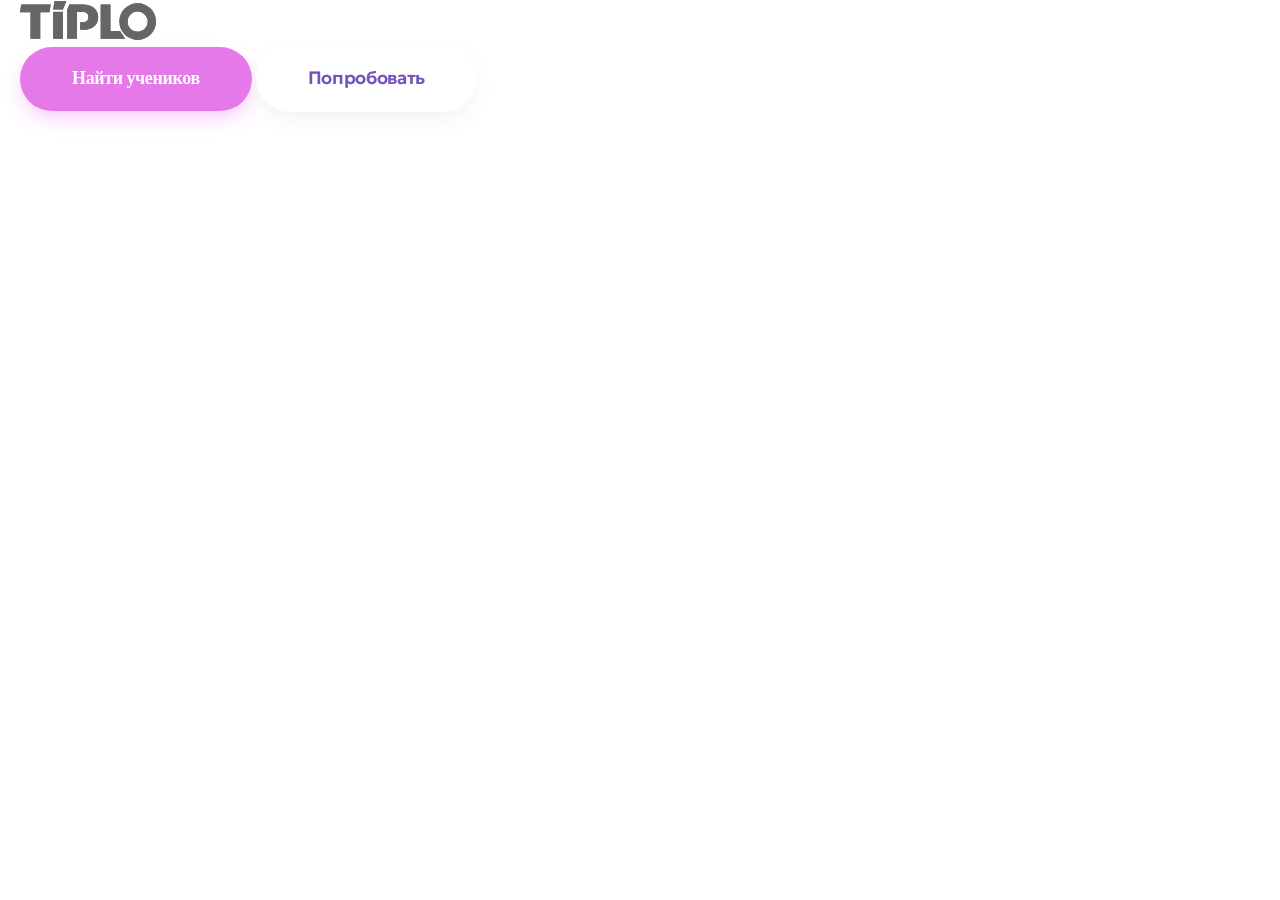
==== index.html @ 45b8c685 "file created" ====
<!DOCTYPE html>
<html lang="en">
<head>
    <meta charset="UTF-8">
    <meta name="viewport" content="width=device-width, initial-scale=1.0">
    <title>Document</title>

    <!-- Link Swiper's CSS -->
    <link rel="stylesheet" href="https://cdn.jsdelivr.net/npm/swiper@11/swiper-bundle.min.css" />
    <!-- Syle CSS -->
    <link rel="stylesheet" href="./assets/scss/style.css">
</head>
<body>
    
    <div class="wrapper">

        <!-- Header -->
        <header class="header">
            <div class="container">
                <a href="/" class="header-logo">
                    <img src="./assets/images/logo.svg" alt="">
                </a>
            </div>
        </header>
        <!-- Header end -->
    
        <main>

            <!-- Home -->
            <section class="home">
                <div class="container">
                    <button class="btn-pink">Найти учеников</button>
                    <button class="btn-white">Попробовать</button>
                </div>
            </section>
            <!-- Home end -->

        </main>

        <!-- Footer -->
        <footer class="footer">
            <div class="container"></div>
        </footer>
        <!-- Footer end -->

    </div>

    <!-- iMask JS -->
    <script src="./assets/js/iMask.js"></script>
    <!-- Swiper JS -->
    <script src="https://cdn.jsdelivr.net/npm/swiper@11/swiper-bundle.min.js"></script>
    <!-- JS file -->
    <script src="./assets/js/main.js"></script>

</body>
</html>
---- assets/scss/style.css ----
@import url("https://fonts.googleapis.com/css2?family=Geologica:wght@100..900&family=Inter:ital,opsz,wght@0,14..32,100..900;1,14..32,100..900&family=Nunito+Sans:ital,opsz,wght@0,6..12,200..1000;1,6..12,200..1000&family=Roboto:ital,wght@0,100..900;1,100..900&family=Rubik:ital,wght@0,300..900;1,300..900&family=Volkhov:ital,wght@0,400;0,700;1,400;1,700&display=swap");
* {
  padding: 0;
  margin: 0;
  box-sizing: border-box;
  -webkit-tap-highlight-color: transparent !important;
}

a {
  text-decoration: none;
  color: inherit;
  display: inline-block;
  cursor: pointer;
}

img {
  max-width: 100%;
}

span, label {
  display: inline-block;
}

html {
  scroll-behavior: smooth;
}

input, textarea {
  outline: none;
  border: 0;
  background: transparent;
  font-weight: 400;
}

button, select {
  border: none;
  cursor: pointer;
  background: transparent;
  outline: 0;
  font-weight: 400;
}

address {
  font-style: normal;
}

.wrapper {
  width: 100%;
  overflow: hidden;
  min-height: 100svh;
}

ul, ol, dl {
  list-style: none;
  padding: 0;
  margin: 0;
}

p, h1, h2, h3, h4, h5, h6 {
  padding: 0;
  margin: 0;
  font-weight: 400;
}

input[type=number]::-webkit-inner-spin-button,
input[type=number]::-webkit-outer-spin-button {
  -webkit-appearance: none;
  -moz-appearance: none;
  margin: 0;
}

@font-face {
  font-family: "MyWebFont";
  src: url("../fonts/Muller/Muller-Trial-Regular.ttf") format("truetype"), url("../fonts/Muller/Muller-Trial-Regular.otf") format("opentype");
  font-weight: 400;
}
@font-face {
  font-family: "MyWebFont";
  src: url("../fonts/Muller/Muller-Trial-Medium.ttf") format("truetype"), url("../fonts/Muller/Muller-Trial-Medium.otf") format("opentype");
  font-weight: 500;
}
* {
  font-family: "Inter", sans-serif;
  font-weight: 400;
}

body {
  background: white;
  color: black;
  font-weight: 400;
  font-family: "Inter", sans-serif;
  background: white;
  color: #272D4E;
}

.container {
  max-width: 1320px;
  width: calc(100% - 40px);
  margin: 0 auto;
}

.btn-pink {
  display: inline-flex;
  align-items: center;
  justify-content: center;
  text-align: center;
  height: 64px;
  padding: 0 52px;
  background: #E579E8;
  color: white;
  font-family: "Volkhov", serif;
  font-size: 18px;
  font-weight: 600;
  line-height: 140%;
  letter-spacing: -0.02em;
  border-radius: 50px;
  box-shadow: 0px 9px 20px -3px rgba(239, 84, 247, 0.33);
  transition: 0.3s ease-in-out all;
}
.btn-pink:hover {
  background: #d371d6;
}
.btn-white {
  box-shadow: 0 9px 20px -3px rgba(215, 215, 215, 0.33);
  background: #fff;
  font-family: "Geologica", sans-serif;
  font-weight: 600;
  font-size: 18px;
  height: 68px;
  padding: 0 52px;
  display: inline-flex;
  align-items: center;
  justify-content: center;
  text-align: center;
  line-height: 140%;
  letter-spacing: -0.02em;
  color: #7454bd;
  border-radius: 60px;
  transition: 0.3s ease-in-out all;
}
.btn-white:hover {
  background: #fce7fd;
}/*# sourceMappingURL=style.css.map */
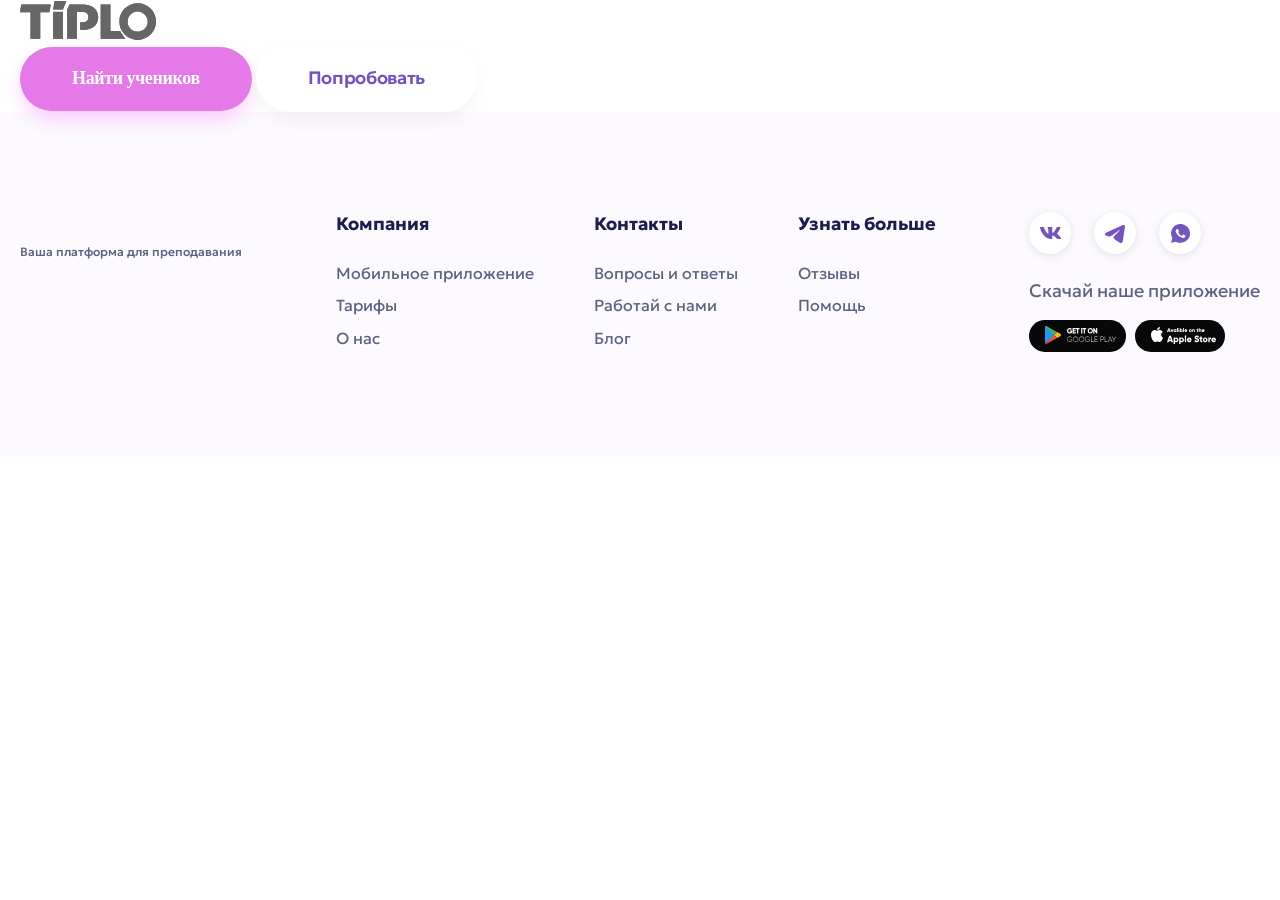
==== commit 2d2578a8: "footer the end" ====
--- a/index.html
+++ b/index.html
@@ -11,7 +11,7 @@
     <link rel="stylesheet" href="./assets/scss/style.css">
 </head>
 <body>
-    
+
     <div class="wrapper">
 
         <!-- Header -->
@@ -23,7 +23,7 @@
             </div>
         </header>
         <!-- Header end -->
-    
+
         <main>
 
             <!-- Home -->
@@ -39,7 +39,109 @@
 
         <!-- Footer -->
         <footer class="footer">
-            <div class="container"></div>
+            <div class="container">
+                <div class="footer_logo">
+                    <a href="/" class="logo">
+                        <img src="./assets/images/footer_logo.svg" alt="">
+                    </a>
+                    <p>
+                        Ваша платформа для преподавания
+                    </p>
+                </div>
+                <div class="footer_blocks">
+                    <div class="footer_block">
+                        <h6>
+                            Компания
+                        </h6>
+                        <ul>
+                            <li>
+                                <a href="#">
+                                    Мобильное приложение
+                                </a>
+                            </li>
+                            <li>
+                                <a href="#">
+                                    Тарифы
+                                </a>
+                            </li>
+                            <li>
+                                <a href="#">
+                                    О нас
+                                </a>
+                            </li>
+                        </ul>
+                    </div>
+                    <div class="footer_block">
+                        <h6>
+                            Контакты
+                        </h6>
+                        <ul>
+                            <li>
+                                <a href="#">
+                                    Вопросы и ответы
+                                </a>
+                            </li>
+                            <li>
+                                <a href="#">
+                                    Работай с нами
+                                </a>
+                            </li>
+                            <li>
+                                <a href="#">
+                                    Блог
+                                </a>
+                            </li>
+                        </ul>
+                    </div>
+                    <div class="footer_block">
+                        <h6>
+                            Узнать больше
+                        </h6>
+                        <ul>
+                            <li>
+                                <a href="#">
+                                    Отзывы
+                                </a>
+                            </li>
+                            <li>
+                                <a href="#">
+                                    Помощь
+                                </a>
+                            </li>
+                        </ul>
+                    </div>
+                </div>
+                <div class="footer_contact">
+                    <ul class="social_media">
+                        <li>
+                            <a href="#">
+                                <img src="./assets/images/vk_icon.svg" alt="">
+                            </a>
+                        </li>
+                        <li>
+                            <a href="#">
+                                <img src="./assets/images/telegram_icon.svg" alt="">
+                            </a>
+                        </li>
+                        <li>
+                            <a href="#">
+                                <img src="./assets/images/whatsapp_icon.svg" alt="">
+                            </a>
+                        </li>
+                    </ul>
+                    <p>
+                        Скачай наше приложение
+                    </p>
+                    <div class="market_link">
+                        <a href="#">
+                            <img src="./assets/images/google_play.svg" alt="">
+                        </a>
+                        <a href="#">
+                            <img src="./assets/images/apple_play.svg" alt="">
+                        </a>
+                    </div>
+                </div>
+            </div>
         </footer>
         <!-- Footer end -->
 
@@ -53,4 +155,4 @@
     <script src="./assets/js/main.js"></script>
 
 </body>
-</html>+</html>
--- a/assets/scss/style.css
+++ b/assets/scss/style.css
@@ -140,4 +140,119 @@
 }
 .btn-white:hover {
   background: #fce7fd;
+}
+
+.footer {
+  padding: 100px 0;
+  background: #FCF9FF;
+}
+@media screen and (max-width: 993px) {
+  .footer {
+    padding: 40px 0;
+  }
+}
+.footer .container {
+  display: flex;
+  align-items: start;
+  justify-content: space-between;
+  gap: 32px;
+}
+@media screen and (max-width: 993px) {
+  .footer .container {
+    flex-direction: column;
+    align-items: center;
+  }
+}
+.footer_logo p {
+  font-family: "Geologica", sans-serif;
+  font-weight: 500;
+  font-size: 12px;
+  line-height: 140%;
+  color: #5E6282;
+  margin-top: 12px;
+}
+.footer_blocks {
+  display: flex;
+  align-items: start;
+  gap: 60px;
+}
+@media screen and (max-width: 1200px) {
+  .footer_blocks {
+    gap: 32px;
+  }
+}
+@media screen and (max-width: 768px) {
+  .footer_blocks {
+    flex-direction: column;
+    align-items: center;
+    text-align: center;
+  }
+}
+.footer_block h6 {
+  font-family: "Geologica", sans-serif;
+  font-weight: 700;
+  font-size: 18px;
+  color: #1E1D4C;
+  margin-bottom: 27px;
+}
+@media screen and (max-width: 768px) {
+  .footer_block h6 {
+    margin-bottom: 12px;
+  }
+}
+.footer_block ul {
+  display: flex;
+  flex-direction: column;
+  gap: 10px;
+}
+.footer_block ul a {
+  font-family: "Geologica", sans-serif;
+  font-weight: 400;
+  font-size: 16px;
+  line-height: 140%;
+  color: #5E6282;
+}
+.footer_contact .social_media {
+  display: flex;
+  align-items: center;
+  gap: 23px;
+}
+@media screen and (max-width: 768px) {
+  .footer_contact .social_media {
+    justify-content: center;
+  }
+}
+.footer_contact .social_media a {
+  width: 42px;
+  height: 42px;
+  border-radius: 50%;
+  display: flex;
+  align-items: center;
+  justify-content: center;
+  flex-shrink: 0;
+  background: #fff;
+  box-shadow: 0px 1.8px 9.02px 0px rgba(0, 0, 0, 0.1019607843);
+}
+.footer_contact p {
+  font-family: "Geologica", sans-serif;
+  font-weight: 400;
+  font-size: 18px;
+  line-height: 140%;
+  color: #5E6282;
+  margin: 24px 0 17px 0;
+}
+@media screen and (max-width: 768px) {
+  .footer_contact p {
+    text-align: center;
+  }
+}
+.footer_contact .market_link {
+  display: flex;
+  align-items: center;
+  gap: 9px;
+}
+@media screen and (max-width: 768px) {
+  .footer_contact .market_link {
+    justify-content: center;
+  }
 }/*# sourceMappingURL=style.css.map */
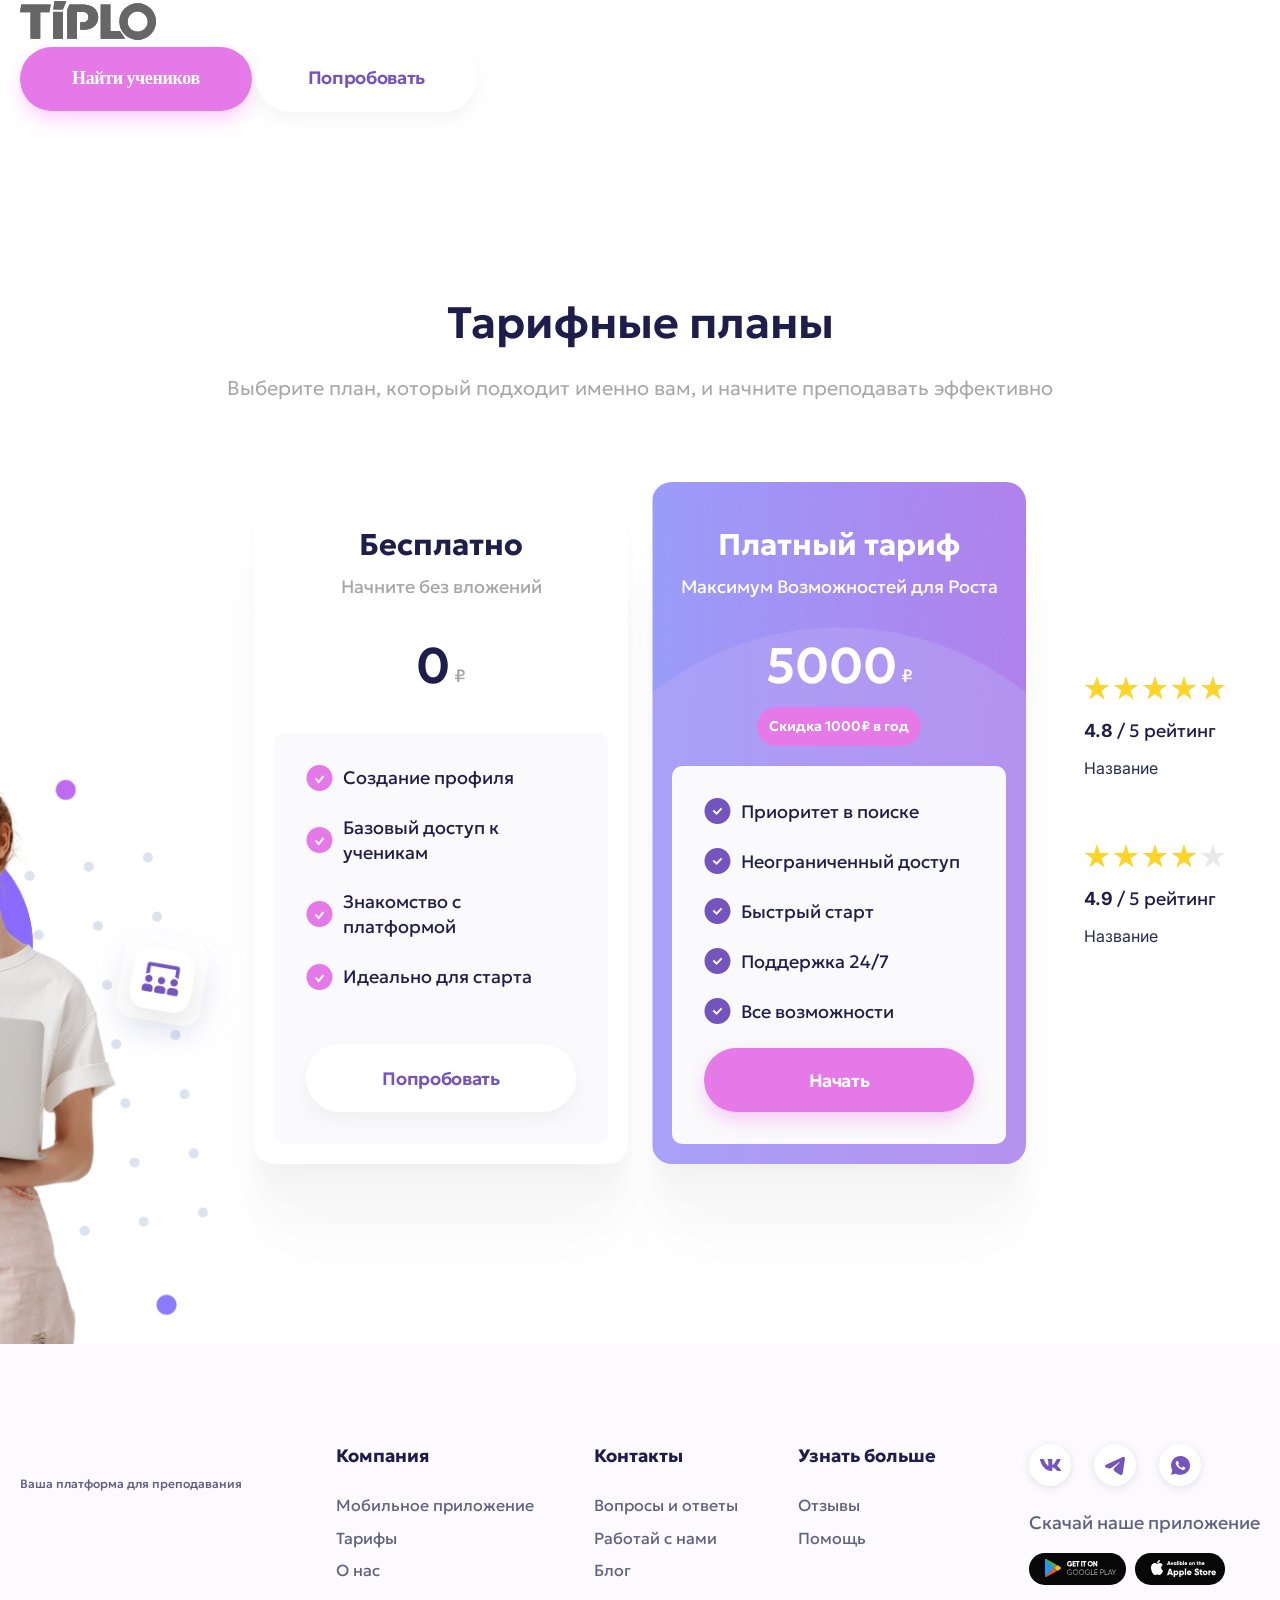
==== commit e436418c: "tarif the end" ====
--- a/index.html
+++ b/index.html
@@ -34,6 +34,154 @@
                 </div>
             </section>
             <!-- Home end -->
+
+            <!-- tarif -->
+            <section class="tarif">
+                <div class="container">
+                    <div class="tarif_title">
+                        <h3>
+                            Тарифные планы
+                        </h3>
+                        <p>
+                            Выберите план, который подходит именно вам, и начните преподавать эффективно
+                        </p>
+                    </div>
+                    <div class="tarif_cards">
+                        <div class="tarif_card">
+                            <div class="tarif_card_title">
+                                <h3>
+                                    Бесплатно
+                                </h3>
+                                <p>
+                                    Начните без вложений
+                                </p>
+                            </div>
+                            <div class="tarif_card_price">
+                                <h6>
+                                    0 <span>₽</span>
+                                </h6>
+                            </div>
+                            <ul>
+                                <li>
+                                    <img src="./assets/images/check_pink.svg" alt="">
+                                    <span>
+                                        Создание профиля
+                                    </span>
+                                </li>
+                                <li>
+                                    <img src="./assets/images/check_pink.svg" alt="">
+                                    <span>
+                                        Базовый доступ к ученикам
+                                    </span>
+                                </li>
+                                <li>
+                                    <img src="./assets/images/check_pink.svg" alt="">
+                                    <span>
+                                        Знакомство с платформой
+                                    </span>
+                                </li>
+                                <li>
+                                    <img src="./assets/images/check_pink.svg" alt="">
+                                    <span>
+                                        Идеально для старта
+                                    </span>
+                                </li>
+                                <a href="#" class="btn-white">
+                                    Попробовать
+                                </a>
+                            </ul>
+                        </div>
+                        <div class="tarif_card tarif_card_pink">
+                            <div class="circle"></div>
+                            <div class="tarif_card_title">
+                                <h3>
+                                    Платный тариф
+                                </h3>
+                                <p>
+                                    Максимум Возможностей для Роста
+                                </p>
+                            </div>
+                            <div class="tarif_card_price">
+                                <h6>
+                                    5000 <span>₽</span>
+                                </h6>
+                                <span class="discount">
+                                    Скидка 1000₽ в год
+                                </span>
+                            </div>
+                            <ul>
+                                <li>
+                                    <img src="./assets/images/check_blue.svg" alt="">
+                                    <span>
+                                        Приоритет в поиске
+                                    </span>
+                                </li>
+                                <li>
+                                    <img src="./assets/images/check_blue.svg" alt="">
+                                    <span>
+                                        Неограниченный доступ
+                                    </span>
+                                </li>
+                                <li>
+                                    <img src="./assets/images/check_blue.svg" alt="">
+                                    <span>
+                                        Быстрый старт
+                                    </span>
+                                </li>
+                                <li>
+                                    <img src="./assets/images/check_blue.svg" alt="">
+                                    <span>
+                                        Поддержка 24/7
+                                    </span>
+                                </li>
+                                <li>
+                                    <img src="./assets/images/check_blue.svg" alt="">
+                                    <span>
+                                        Все возможности
+                                    </span>
+                                </li>
+                                <a href="#" class="btn-pink">
+                                    Начать
+                                </a>
+                            </ul>
+                        </div>
+                        <div class="tarif_card_reating">
+                            <div class="reating_block">
+                                <div class="star">
+                                    <img src="./assets/images/star_full.svg" alt="">
+                                    <img src="./assets/images/star_full.svg" alt="">
+                                    <img src="./assets/images/star_full.svg" alt="">
+                                    <img src="./assets/images/star_full.svg" alt="">
+                                    <img src="./assets/images/star_full.svg" alt="">
+                                </div>
+                                <h6>
+                                    <b>4.8</b> / 5 рейтинг
+                                </h6>
+                                <span>
+                                    Название
+                                </span>
+                            </div>
+                            <div class="reating_block">
+                                <div class="star">
+                                    <img src="./assets/images/star_full.svg" alt="">
+                                    <img src="./assets/images/star_full.svg" alt="">
+                                    <img src="./assets/images/star_full.svg" alt="">
+                                    <img src="./assets/images/star_full.svg" alt="">
+                                    <img src="./assets/images/star_grey.svg" alt="">
+                                </div>
+                                <h6>
+                                    <b>4.9</b> / 5 рейтинг
+                                </h6>
+                                <span>
+                                    Название
+                                </span>
+                            </div>
+                        </div>
+                    </div>
+                    <img class="tarif_img" src="./assets/images/tarif_img.png" alt="">
+                </div>
+            </section>
+            <!-- tarif -->
 
         </main>
 
--- a/assets/scss/style.css
+++ b/assets/scss/style.css
@@ -142,6 +142,301 @@
   background: #fce7fd;
 }
 
+.tarif {
+  padding: 180px 0;
+  overflow: hidden;
+}
+@media screen and (max-width: 1200px) {
+  .tarif {
+    padding: 60px 0 0 0;
+  }
+}
+.tarif_title {
+  position: relative;
+  z-index: 2;
+  margin-bottom: 80px;
+  display: flex;
+  flex-direction: column;
+  align-items: center;
+  gap: 20px;
+}
+@media screen and (max-width: 993px) {
+  .tarif_title {
+    margin-bottom: 28px;
+    text-align: center;
+  }
+}
+.tarif_title h3 {
+  font-family: "Geologica", sans-serif;
+  font-weight: 600;
+  font-size: 44px;
+  line-height: 140%;
+  color: #1E1D4C;
+}
+@media screen and (max-width: 993px) {
+  .tarif_title h3 {
+    font-size: 28px;
+    line-height: 140%;
+  }
+}
+.tarif_title p {
+  font-family: "Geologica", sans-serif;
+  font-weight: 300;
+  font-size: 20px;
+  line-height: 140%;
+  color: #A6A6A6;
+}
+@media screen and (max-width: 993px) {
+  .tarif_title p {
+    font-size: 14px;
+    line-height: 140%;
+  }
+}
+.tarif_cards {
+  display: flex;
+  justify-content: center;
+  gap: 24px;
+  position: relative;
+  max-width: 772px;
+  margin: auto;
+  z-index: 2;
+}
+@media screen and (max-width: 1200px) {
+  .tarif_cards {
+    padding-top: 150px;
+  }
+}
+@media screen and (max-width: 993px) {
+  .tarif_cards {
+    flex-direction: column-reverse;
+    gap: 16px;
+    padding-top: 0;
+  }
+}
+.tarif_card {
+  width: 374px;
+  padding: 42px 20px 20px 20px;
+  border-radius: 20px;
+  background: #fff;
+  box-shadow: 0px 1.67px 2.84px 0px rgba(0, 0, 0, 0.0039215686);
+  box-shadow: 0px 7.35px 5.88px 0px rgba(0, 0, 0, 0.0078431373), 0px 18.05px 11.73px 0px rgba(0, 0, 0, 0.0117647059), 0px 34.76px 22.99px 0px rgba(0, 0, 0, 0.0117647059), 0px 58.49px 42.28px 0px rgba(0, 0, 0, 0.0156862745), 0px 90.24px 72.19px 0px rgba(0, 0, 0, 0.0196078431);
+  display: flex;
+  flex-direction: column;
+  gap: 32px;
+}
+@media screen and (max-width: 993px) {
+  .tarif_card {
+    width: 100%;
+    border-radius: 17px;
+  }
+}
+.tarif_card_title {
+  text-align: center;
+}
+.tarif_card_title h3 {
+  font-family: "Geologica", sans-serif;
+  font-weight: 700;
+  font-size: 30px;
+  line-height: 140%;
+  color: #1E1D4C;
+  margin-bottom: 8px;
+}
+.tarif_card_title p {
+  font-family: "Geologica", sans-serif;
+  font-weight: 400;
+  font-size: 18px;
+  line-height: 140%;
+  color: #A6A6A6;
+}
+.tarif_card_price {
+  display: flex;
+  align-items: center;
+  flex-direction: column;
+  gap: 6px;
+}
+.tarif_card_price h6 {
+  font-family: "Geologica", sans-serif;
+  font-weight: 600;
+  font-size: 50px;
+  line-height: 140%;
+  color: #1E1D4C;
+  display: flex;
+  align-items: center;
+  justify-content: center;
+  gap: 4px;
+}
+.tarif_card_price h6 span {
+  font-family: "Geologica", sans-serif;
+  font-weight: 500;
+  font-size: 18px;
+  line-height: 140%;
+  color: #A6A6A6;
+  transform: translateY(10px);
+}
+.tarif_card_price .discount {
+  padding: 10px 12px;
+  border-radius: 1000px;
+  background: #E579E8;
+  font-family: "Geologica", sans-serif;
+  font-weight: 600;
+  font-size: 14px;
+  line-height: 140%;
+  color: #fff;
+}
+.tarif_card ul {
+  height: 100%;
+  display: flex;
+  flex-direction: column;
+  gap: 24px;
+  background: #FAF9FB;
+  padding: 32px;
+  border-radius: 10px;
+}
+.tarif_card ul li {
+  display: flex;
+  align-items: center;
+  gap: 10px;
+}
+.tarif_card ul li img {
+  display: flex;
+  align-items: center;
+  flex-shrink: 0;
+}
+.tarif_card ul li span {
+  font-family: "Geologica", sans-serif;
+  font-weight: 400;
+  font-size: 18px;
+  line-height: 140%;
+  color: #1E1D4C;
+}
+.tarif_card ul a {
+  margin-top: auto;
+  font-family: "Geologica", sans-serif;
+}
+.tarif_card_pink {
+  background-image: url("../images/card_pink_bg.png");
+  background-repeat: no-repeat;
+  background-size: cover;
+  background-position: center;
+  gap: 0;
+  position: relative;
+}
+.tarif_card_pink .circle {
+  position: absolute;
+  z-index: 1;
+  flex-shrink: 0;
+  width: 600px;
+  height: 600px;
+  background: linear-gradient(166deg, #92a7ff 0%, #b37de9 100%);
+  border-radius: 50%;
+  display: none;
+}
+.tarif_card_pink .tarif_card_title {
+  position: relative;
+  z-index: 2;
+}
+.tarif_card_pink .tarif_card_title h3, .tarif_card_pink .tarif_card_title p {
+  color: #fff;
+}
+.tarif_card_pink .tarif_card_price {
+  position: relative;
+  z-index: 2;
+  margin: 32px 0 20px 0;
+}
+.tarif_card_pink .tarif_card_price h6 {
+  color: #fff;
+}
+.tarif_card_pink .tarif_card_price h6 span {
+  color: #fff;
+}
+.tarif_card_pink ul {
+  position: relative;
+  z-index: 2;
+}
+.tarif_card_reating {
+  display: flex;
+  flex-direction: column;
+  gap: 66px;
+  position: absolute;
+  bottom: 218px;
+  right: -200px;
+}
+@media screen and (max-width: 1200px) {
+  .tarif_card_reating {
+    top: 0;
+    left: 0;
+    right: 0;
+    bottom: auto;
+    flex-direction: row;
+    justify-content: center;
+  }
+}
+@media screen and (max-width: 993px) {
+  .tarif_card_reating {
+    position: static;
+    margin-bottom: 16px;
+    gap: 20px;
+  }
+}
+.tarif_card_reating .star {
+  display: flex;
+  align-items: center;
+  gap: 3px;
+}
+.tarif_card_reating h6 {
+  font-family: "Geologica", sans-serif;
+  font-weight: 400;
+  font-size: 18px;
+  line-height: 140%;
+  color: #1E1D4C;
+  margin: 18px 0 15px 0;
+}
+.tarif_card_reating h6 b {
+  font-weight: 700;
+}
+.tarif_card_reating p {
+  font-family: "Geologica", sans-serif;
+  font-weight: 600;
+  font-size: 18px;
+  line-height: 140%;
+  color: #A6A6A6;
+}
+.tarif .container {
+  position: relative;
+}
+.tarif .tarif_img {
+  position: absolute;
+  left: -444px;
+  bottom: -210px;
+  width: 670px;
+  height: 642px;
+  -o-object-fit: contain;
+     object-fit: contain;
+}
+@media screen and (max-width: 1200px) {
+  .tarif .tarif_img {
+    position: static;
+    transform: translateY(20px);
+    width: 100%;
+  }
+}
+@media screen and (max-width: 993px) {
+  .tarif .tarif_img {
+    min-width: 437px;
+    min-height: 419px;
+    width: 437px;
+    height: 419px;
+    display: flex;
+    flex-shrink: 0;
+    margin: auto;
+  }
+}
+@media screen and (max-width: 460px) {
+  .tarif .tarif_img {
+    transform: translate(-80px, 10px);
+  }
+}
+
 .footer {
   padding: 100px 0;
   background: #FCF9FF;
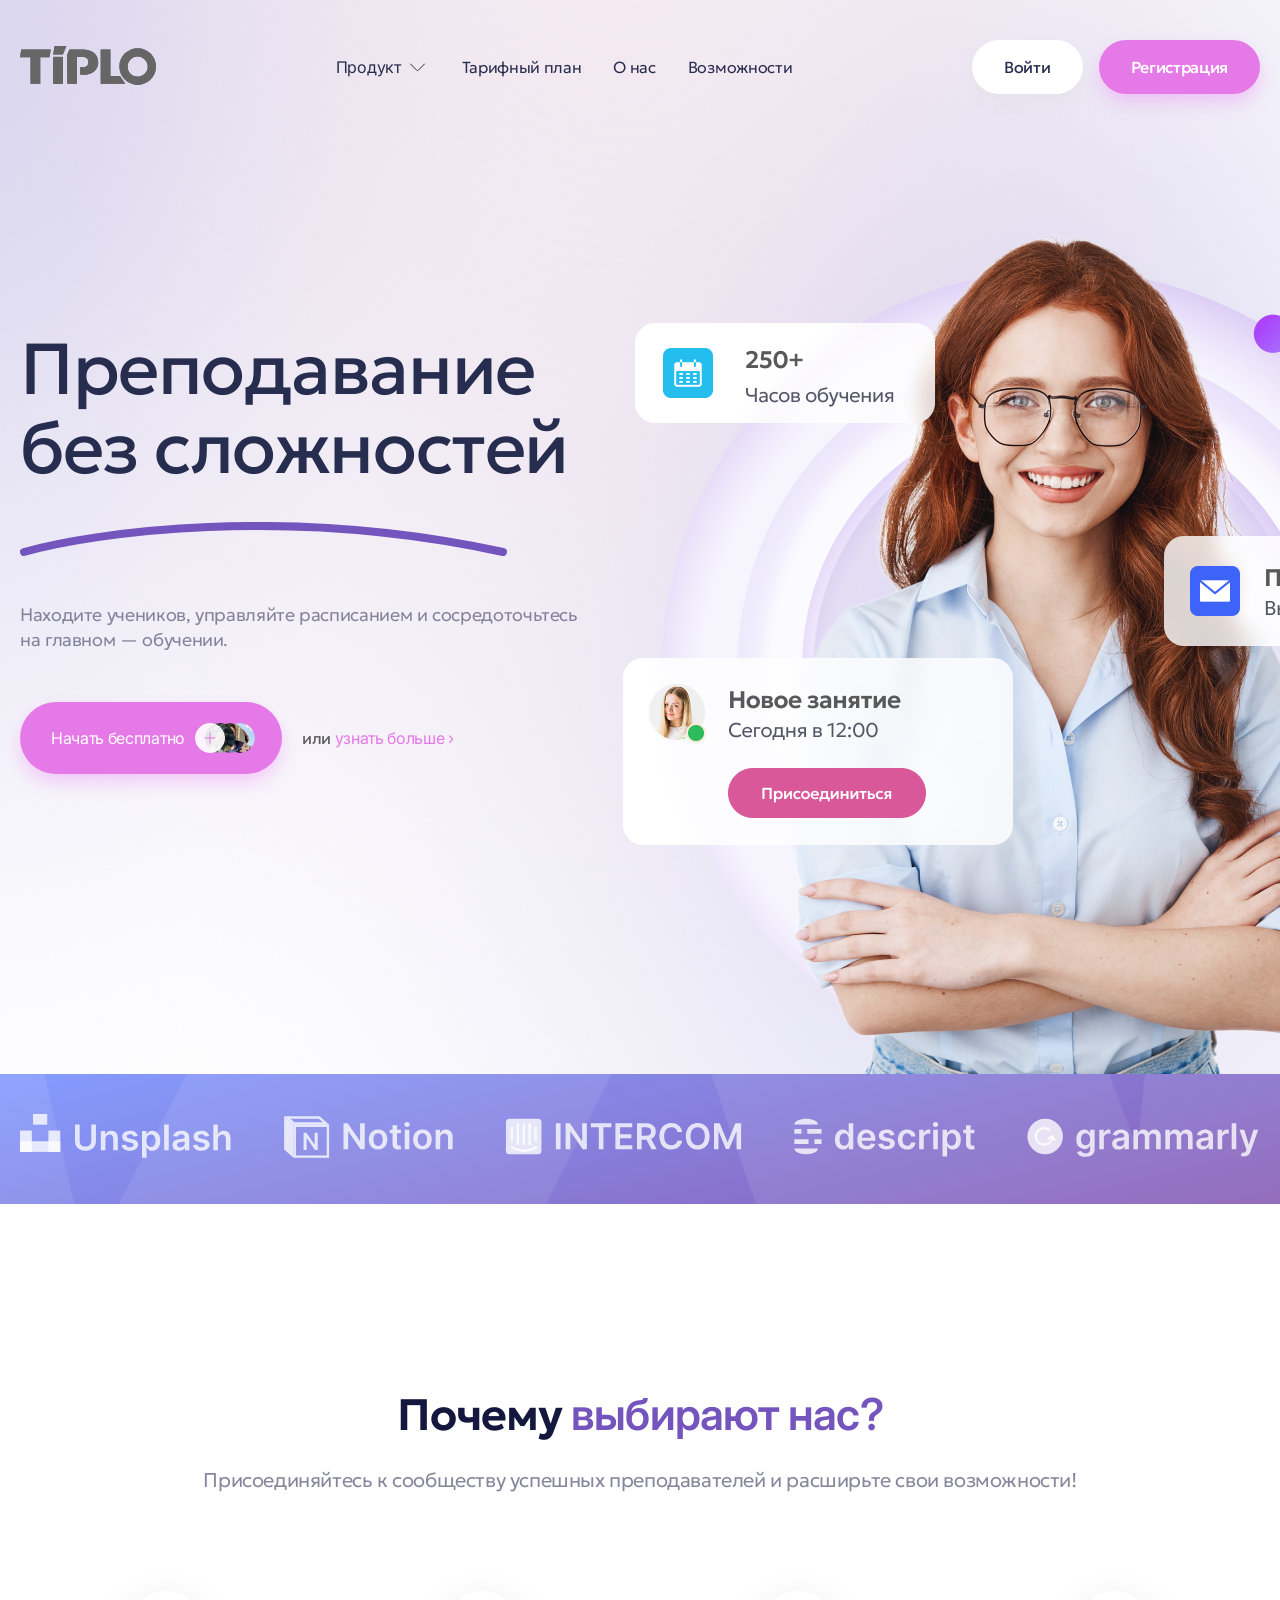
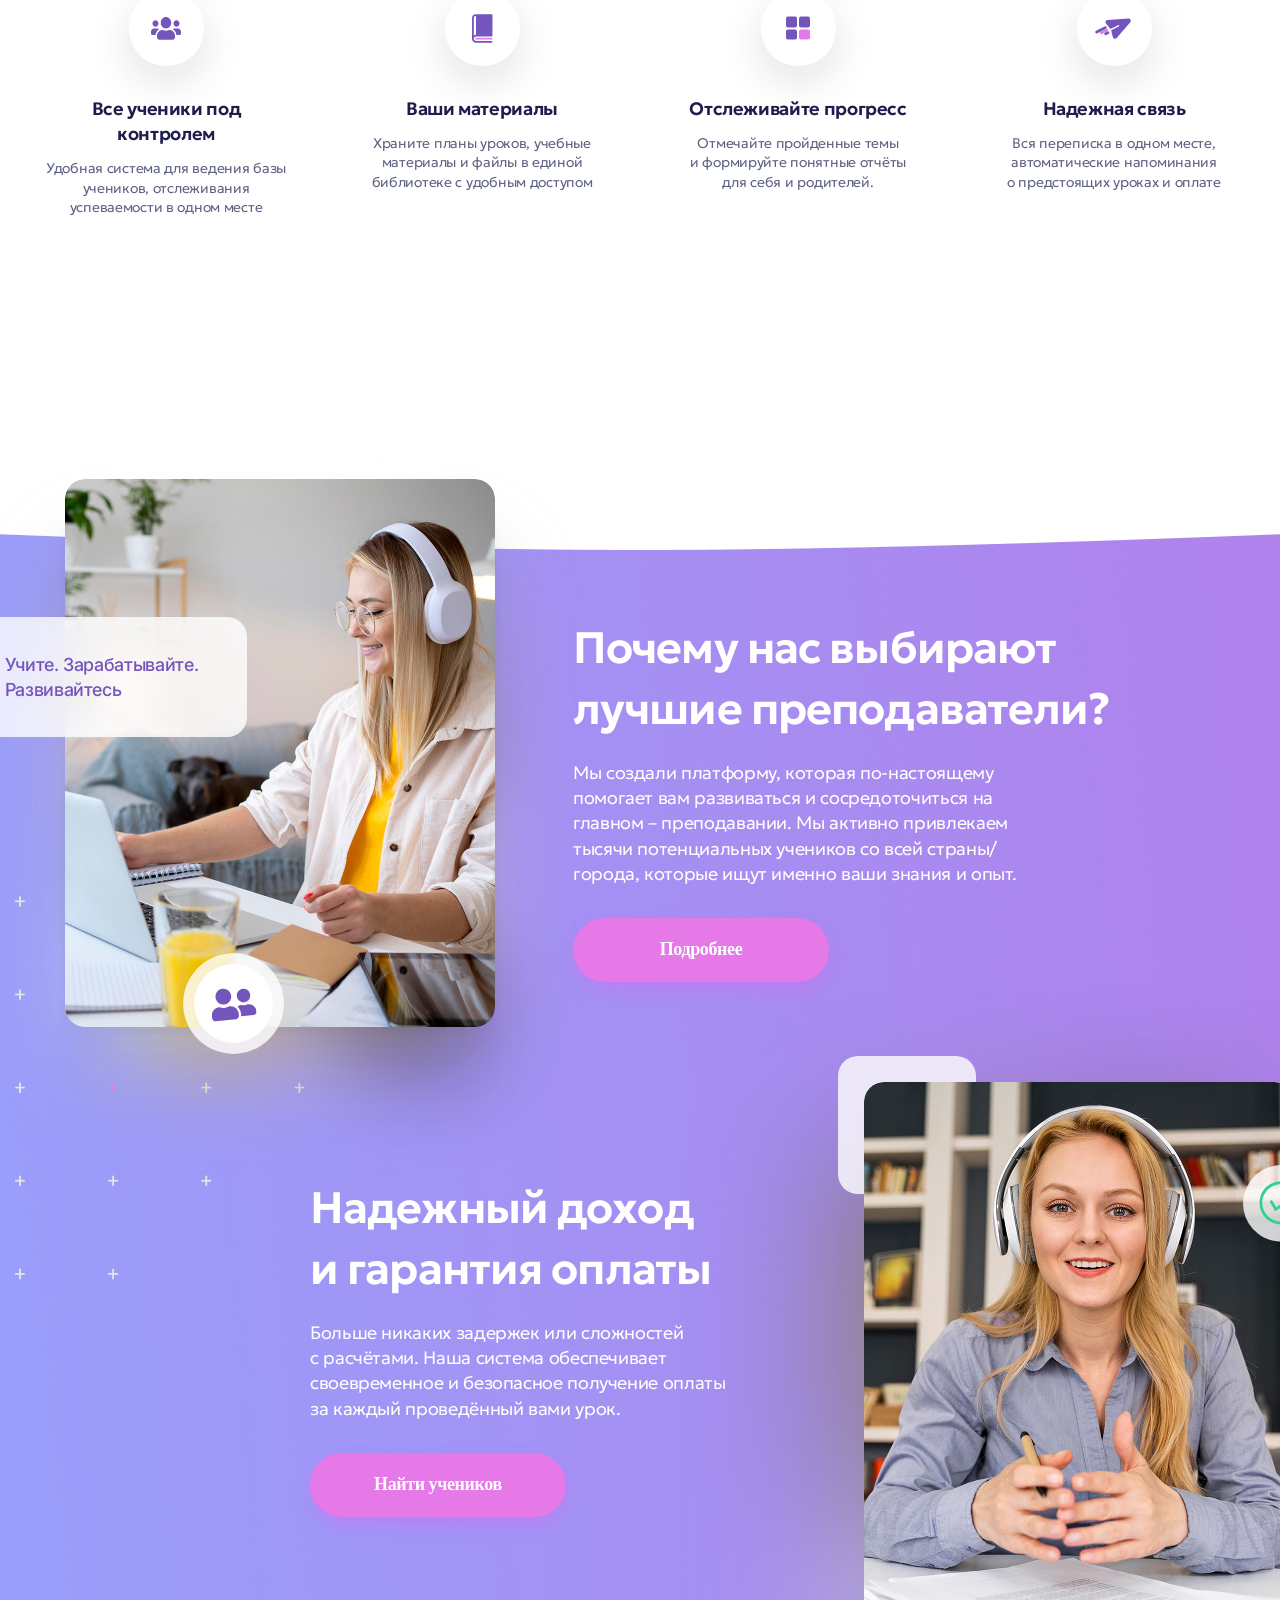
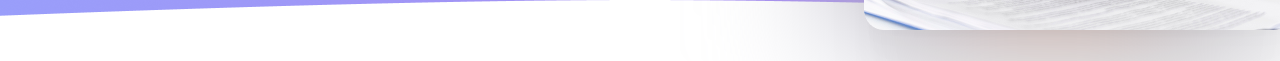
==== commit f1bb6203: "project is ready" ====
--- a/index.html
+++ b/index.html
@@ -11,285 +11,214 @@
     <link rel="stylesheet" href="./assets/scss/style.css">
 </head>
 <body>
-
+    
     <div class="wrapper">
 
         <!-- Header -->
         <header class="header">
-            <div class="container">
+            <div class="container header-container">
                 <a href="/" class="header-logo">
                     <img src="./assets/images/logo.svg" alt="">
                 </a>
+                <ul class="header-navs">
+                    <li>
+                        <a href="#" class="header-navs__link">
+                            <span>Продукт</span>
+                            <img src="./assets/images/chevron-down.svg" alt="">
+                        </a>
+                    </li>
+                    <li>
+                        <a href="#" class="header-navs__link">Тарифный план</a>
+                    </li>
+                    <li>
+                        <a href="#" class="header-navs__link">О нас</a>
+                    </li>
+                    <li>
+                        <a href="#" class="header-navs__link">Возможности</a>
+                    </li>
+                </ul>
+                <div class="header-right">
+                    <a href="#" class="btn-white">Войти</a>
+                    <a href="#" class="btn-pink">Регистрация</a>
+                </div>
+                <button class="bars">
+                    <img src="./assets/images/bars.svg" alt="">
+                </button>
             </div>
         </header>
         <!-- Header end -->
 
+        <!-- Menu -->
+        <section class="menu">
+            <div>
+                <div class="menu-head">
+                    <a href="/" class="menu-logo">
+                        <img src="./assets/images/logo.svg" alt="">
+                    </a>
+                    <button class="menu-close">
+                        <svg xmlns="http://www.w3.org/2000/svg" viewBox="0 0 384 512">
+                            <path d="M342.6 150.6c12.5-12.5 12.5-32.8 0-45.3s-32.8-12.5-45.3 0L192 210.7 86.6 105.4c-12.5-12.5-32.8-12.5-45.3 0s-12.5 32.8 0 45.3L146.7 256 41.4 361.4c-12.5 12.5-12.5 32.8 0 45.3s32.8 12.5 45.3 0L192 301.3 297.4 406.6c12.5 12.5 32.8 12.5 45.3 0s12.5-32.8 0-45.3L237.3 256 342.6 150.6z"/>
+                        </svg>
+                    </button>
+                </div>
+                <ul class="menu-navs">
+                    <li>
+                        <a href="#" class="menu-navs__link">
+                            <span>Продукт</span>
+                            <img src="./assets/images/chevron-down.svg" alt="">
+                        </a>
+                    </li>
+                    <li>
+                        <a href="#" class="menu-navs__link">Тарифный план</a>
+                    </li>
+                    <li>
+                        <a href="#" class="menu-navs__link">О нас</a>
+                    </li>
+                    <li>
+                        <a href="#" class="menu-navs__link">Возможности</a>
+                    </li>
+                </ul>
+            </div>
+            <div class="menu-bottom">
+                <a href="#" class="btn-white">Войти</a>
+                <a href="#" class="btn-pink">Регистрация</a>
+            </div>
+        </section>
+        <!-- Menu end -->
+    
         <main>
 
             <!-- Home -->
             <section class="home">
-                <div class="container">
-                    <button class="btn-pink">Найти учеников</button>
-                    <button class="btn-white">Попробовать</button>
-                </div>
-            </section>
-            <!-- Home end -->
-
-            <!-- tarif -->
-            <section class="tarif">
-                <div class="container">
-                    <div class="tarif_title">
-                        <h3>
-                            Тарифные планы
-                        </h3>
+                <img src="./assets/images/home-bg.png" alt="" class="home-bg">
+                <div class="container home-container">
+                    <h1 class="home-title">Преподавание <br>без сложностей</h1>
+                    <img src="./assets/images/home-line.svg" alt="" class="line">
+                    <p class="home-description">Находите учеников, управляйте расписанием и сосредоточьтесь на главном — обучении.</p>
+                    <div class="home-bottom">
+                        <a href="#" class="btn-pink">
+                            <span>Начать бесплатно</span>
+                            <span class="imgs">
+                                <span class="icon">
+                                    <img src="./assets/images/plus-pink.svg" alt="">
+                                </span>
+                                <img src="./assets/images/home-img-1.png" alt="" class="img">
+                                <img src="./assets/images/home-img-2.png" alt="" class="img">
+                                <img src="./assets/images/home-img-3.png" alt="" class="img">
+                            </span>
+                        </a>
                         <p>
-                            Выберите план, который подходит именно вам, и начните преподавать эффективно
+                            или <a href="#">узнать больше ›</a>
                         </p>
                     </div>
-                    <div class="tarif_cards">
-                        <div class="tarif_card">
-                            <div class="tarif_card_title">
-                                <h3>
-                                    Бесплатно
-                                </h3>
-                                <p>
-                                    Начните без вложений
-                                </p>
-                            </div>
-                            <div class="tarif_card_price">
-                                <h6>
-                                    0 <span>₽</span>
-                                </h6>
-                            </div>
-                            <ul>
-                                <li>
-                                    <img src="./assets/images/check_pink.svg" alt="">
-                                    <span>
-                                        Создание профиля
-                                    </span>
-                                </li>
-                                <li>
-                                    <img src="./assets/images/check_pink.svg" alt="">
-                                    <span>
-                                        Базовый доступ к ученикам
-                                    </span>
-                                </li>
-                                <li>
-                                    <img src="./assets/images/check_pink.svg" alt="">
-                                    <span>
-                                        Знакомство с платформой
-                                    </span>
-                                </li>
-                                <li>
-                                    <img src="./assets/images/check_pink.svg" alt="">
-                                    <span>
-                                        Идеально для старта
-                                    </span>
-                                </li>
-                                <a href="#" class="btn-white">
-                                    Попробовать
-                                </a>
-                            </ul>
+                    <img src="./assets/images/home-card.png" alt="" class="home-card">
+                </div>
+            </section>
+            <!-- Home end -->
+
+            <!-- Partners -->
+            <section class="partners">
+                <img src="./assets/images/partners-bg.png" alt="" class="partners-bg">
+                <div class="container partners-container">
+                    <ul>
+                        <li>
+                            <img src="./assets/images/partners-1.svg" alt="">
+                        </li>
+                        <li>
+                            <img src="./assets/images/partners-2.svg" alt="">
+                        </li>
+                        <li>
+                            <img src="./assets/images/partners-3.svg" alt="">
+                        </li>
+                        <li>
+                            <img src="./assets/images/partners-4.svg" alt="">
+                        </li>
+                        <li>
+                            <img src="./assets/images/partners-5.svg" alt="">
+                        </li>
+                    </ul>
+                </div>
+            </section>
+            <!-- Partners end -->
+
+            <!-- Choose -->
+            <section class="choose">
+                <div class="container">
+                    <h2 class="choose-title">Почему <span>выбирают нас?</span></h2>
+                    <p class="choose-description">Присоединяйтесь к сообществу успешных преподавателей и расширьте свои возможности!</p>
+                    <ul class="choose-card__wrap">
+                        <li class="choose-card">
+                            <div class="icon">
+                                <img src="./assets/images/choose-card-icon-1.svg" alt="">
+                            </div>
+                            <h3>Все ученики под контролем</h3>
+                            <p>Удобная система для ведения базы учеников, отслеживания успеваемости в одном месте</p>
+                        </li>
+                        <li class="choose-card">
+                            <div class="icon">
+                                <img src="./assets/images/choose-card-icon-2.svg" alt="">
+                            </div>
+                            <h3>Ваши материалы</h3>
+                            <p>Храните планы уроков, учебные материалы и файлы в единой библиотеке с удобным доступом</p>
+                        </li>
+                        <li class="choose-card">
+                            <div class="icon">
+                                <img src="./assets/images/choose-card-icon-3.svg" alt="">
+                            </div>
+                            <h3>Отслеживайте прогресс </h3>
+                            <p>Отмечайте пройденные темы и формируйте понятные отчёты для себя и родителей.</p>
+                        </li>
+                        <li class="choose-card">
+                            <div class="icon">
+                                <img src="./assets/images/choose-card-icon-4.svg" alt="">
+                            </div>
+                            <h3>Надежная связь</h3>
+                            <p>Вся переписка в одном месте, автоматические напоминания о предстоящих уроках и оплате</p>
+                        </li>
+                    </ul>
+                </div>
+            </section>
+            <!-- Choose end -->
+
+            <!-- About -->
+            <section class="about">
+                <img src="./assets/images/about-bg.png" alt="" class="about-bg">
+                <img src="./assets/images/about-bg-mb.png" alt="" class="about-bg mb">
+                <div class="container about-container">
+                    <div class="about-head">
+                        <div class="main-img">
+                            <img src="./assets/images/about-main-card-1.png" alt="" class="main-img__item">
+                            <img src="./assets/images/about-main-card-1.png" alt="" class="main-img__item">
+                            <img src="./assets/images/about-icon-1.svg" alt="" class="icon">
+                            <p class="alert">
+                                <img src="./assets/images/about-icon-2.svg" alt="">
+                                <span> Учите. Зарабатывайте. Развивайтесь</span>
+                            </p>
                         </div>
-                        <div class="tarif_card tarif_card_pink">
-                            <div class="circle"></div>
-                            <div class="tarif_card_title">
-                                <h3>
-                                    Платный тариф
-                                </h3>
-                                <p>
-                                    Максимум Возможностей для Роста
-                                </p>
-                            </div>
-                            <div class="tarif_card_price">
-                                <h6>
-                                    5000 <span>₽</span>
-                                </h6>
-                                <span class="discount">
-                                    Скидка 1000₽ в год
-                                </span>
-                            </div>
-                            <ul>
-                                <li>
-                                    <img src="./assets/images/check_blue.svg" alt="">
-                                    <span>
-                                        Приоритет в поиске
-                                    </span>
-                                </li>
-                                <li>
-                                    <img src="./assets/images/check_blue.svg" alt="">
-                                    <span>
-                                        Неограниченный доступ
-                                    </span>
-                                </li>
-                                <li>
-                                    <img src="./assets/images/check_blue.svg" alt="">
-                                    <span>
-                                        Быстрый старт
-                                    </span>
-                                </li>
-                                <li>
-                                    <img src="./assets/images/check_blue.svg" alt="">
-                                    <span>
-                                        Поддержка 24/7
-                                    </span>
-                                </li>
-                                <li>
-                                    <img src="./assets/images/check_blue.svg" alt="">
-                                    <span>
-                                        Все возможности
-                                    </span>
-                                </li>
-                                <a href="#" class="btn-pink">
-                                    Начать
-                                </a>
-                            </ul>
+                        <h3>Почему нас выбирают лучшие преподаватели?</h3>
+                        <p>Мы создали платформу, которая по-настоящему помогает вам развиваться и сосредоточиться на главном – преподавании. Мы активно привлекаем тысячи потенциальных учеников со всей страны/города, которые ищут именно ваши знания и опыт. </p>
+                        <a href="#" class="btn-pink">Подробнее</a>
+                    </div>
+                    <div class="about-bottom">
+                        <div class="main-img">
+                            <img src="./assets/images/about-card-2.png" alt="" class="main-img__item">
+                            <img src="./assets/images/about-card-2.png" alt="" class="main-img__item">
+                            <img src="./assets/images/about-icon-3.svg" alt="" class="icon">
+                            <div class="icon-2"></div>
                         </div>
-                        <div class="tarif_card_reating">
-                            <div class="reating_block">
-                                <div class="star">
-                                    <img src="./assets/images/star_full.svg" alt="">
-                                    <img src="./assets/images/star_full.svg" alt="">
-                                    <img src="./assets/images/star_full.svg" alt="">
-                                    <img src="./assets/images/star_full.svg" alt="">
-                                    <img src="./assets/images/star_full.svg" alt="">
-                                </div>
-                                <h6>
-                                    <b>4.8</b> / 5 рейтинг
-                                </h6>
-                                <span>
-                                    Название
-                                </span>
-                            </div>
-                            <div class="reating_block">
-                                <div class="star">
-                                    <img src="./assets/images/star_full.svg" alt="">
-                                    <img src="./assets/images/star_full.svg" alt="">
-                                    <img src="./assets/images/star_full.svg" alt="">
-                                    <img src="./assets/images/star_full.svg" alt="">
-                                    <img src="./assets/images/star_grey.svg" alt="">
-                                </div>
-                                <h6>
-                                    <b>4.9</b> / 5 рейтинг
-                                </h6>
-                                <span>
-                                    Название
-                                </span>
-                            </div>
-                        </div>
+                        <h3>Надежный доход <br> и гарантия оплаты</h3>
+                        <p>Больше никаких задержек или сложностей с расчётами. Наша система обеспечивает своевременное и безопасное получение оплаты за каждый проведённый вами урок.</p>
+                        <a href="#" class="btn-pink">Найти учеников</a>
                     </div>
-                    <img class="tarif_img" src="./assets/images/tarif_img.png" alt="">
-                </div>
-            </section>
-            <!-- tarif -->
+                </div>
+            </section>
+            <!-- About end -->
 
         </main>
 
         <!-- Footer -->
         <footer class="footer">
-            <div class="container">
-                <div class="footer_logo">
-                    <a href="/" class="logo">
-                        <img src="./assets/images/footer_logo.svg" alt="">
-                    </a>
-                    <p>
-                        Ваша платформа для преподавания
-                    </p>
-                </div>
-                <div class="footer_blocks">
-                    <div class="footer_block">
-                        <h6>
-                            Компания
-                        </h6>
-                        <ul>
-                            <li>
-                                <a href="#">
-                                    Мобильное приложение
-                                </a>
-                            </li>
-                            <li>
-                                <a href="#">
-                                    Тарифы
-                                </a>
-                            </li>
-                            <li>
-                                <a href="#">
-                                    О нас
-                                </a>
-                            </li>
-                        </ul>
-                    </div>
-                    <div class="footer_block">
-                        <h6>
-                            Контакты
-                        </h6>
-                        <ul>
-                            <li>
-                                <a href="#">
-                                    Вопросы и ответы
-                                </a>
-                            </li>
-                            <li>
-                                <a href="#">
-                                    Работай с нами
-                                </a>
-                            </li>
-                            <li>
-                                <a href="#">
-                                    Блог
-                                </a>
-                            </li>
-                        </ul>
-                    </div>
-                    <div class="footer_block">
-                        <h6>
-                            Узнать больше
-                        </h6>
-                        <ul>
-                            <li>
-                                <a href="#">
-                                    Отзывы
-                                </a>
-                            </li>
-                            <li>
-                                <a href="#">
-                                    Помощь
-                                </a>
-                            </li>
-                        </ul>
-                    </div>
-                </div>
-                <div class="footer_contact">
-                    <ul class="social_media">
-                        <li>
-                            <a href="#">
-                                <img src="./assets/images/vk_icon.svg" alt="">
-                            </a>
-                        </li>
-                        <li>
-                            <a href="#">
-                                <img src="./assets/images/telegram_icon.svg" alt="">
-                            </a>
-                        </li>
-                        <li>
-                            <a href="#">
-                                <img src="./assets/images/whatsapp_icon.svg" alt="">
-                            </a>
-                        </li>
-                    </ul>
-                    <p>
-                        Скачай наше приложение
-                    </p>
-                    <div class="market_link">
-                        <a href="#">
-                            <img src="./assets/images/google_play.svg" alt="">
-                        </a>
-                        <a href="#">
-                            <img src="./assets/images/apple_play.svg" alt="">
-                        </a>
-                    </div>
-                </div>
-            </div>
+            <div class="container"></div>
         </footer>
         <!-- Footer end -->
 
@@ -303,4 +232,4 @@
     <script src="./assets/js/main.js"></script>
 
 </body>
-</html>
+</html>
--- a/assets/scss/style.css
+++ b/assets/scss/style.css
@@ -142,412 +142,818 @@
   background: #fce7fd;
 }
 
-.tarif {
-  padding: 180px 0;
-  overflow: hidden;
-}
-@media screen and (max-width: 1200px) {
-  .tarif {
-    padding: 60px 0 0 0;
-  }
-}
-.tarif_title {
+.header {
+  position: absolute;
+  top: 0;
+  left: 0;
+  width: 100%;
+  z-index: 3;
+}
+.header-container {
+  display: flex;
+  align-items: center;
+  justify-content: space-between;
+  padding: 40px 0;
+}
+@media screen and (max-width: 992px) {
+  .header-container {
+    padding: 20px 0;
+  }
+}
+@media screen and (max-width: 992px) {
+  .header-logo img {
+    width: 181px;
+  }
+}
+.header-navs {
+  display: flex;
+  align-items: center;
+  gap: 32px;
+}
+@media screen and (max-width: 992px) {
+  .header-navs {
+    display: none;
+  }
+}
+.header-navs__link {
+  display: flex;
+  align-items: center;
+  gap: 4px;
+  font-family: "Geologica", sans-serif;
+  font-weight: 300;
+  font-size: 16px;
+  line-height: 140%;
+  letter-spacing: -0.02em;
+  color: #272d4e;
+  transition: 0.2s ease-in-out all;
+}
+.header-navs__link:hover {
+  color: #7854F7;
+}
+.header-right {
+  display: flex;
+  align-items: center;
+  gap: 16px;
+}
+@media screen and (max-width: 992px) {
+  .header-right {
+    display: none;
+  }
+}
+.header-right a {
+  height: 54px;
+  padding: 0 32px;
+  font-size: 16px;
+  font-weight: 500;
+  font-family: "Geologica", sans-serif;
+}
+.header-right .btn-white {
+  font-weight: 400;
+  color: #272D4E;
+}
+.header .bars {
+  display: flex;
+  align-items: center;
+  justify-content: center;
+  width: 32px;
+  height: 32px;
+}
+@media screen and (min-width: 992px) {
+  .header .bars {
+    display: none;
+  }
+}
+
+.menu {
+  position: fixed;
+  top: 0;
+  left: 0;
+  width: 100%;
+  height: 100%;
+  background: white;
+  z-index: 5;
+  padding: 30px 20px;
+  display: none;
+  flex-direction: column;
+  justify-content: space-between;
+}
+@media screen and (max-width: 992px) {
+  .menu.active {
+    display: flex;
+  }
+}
+.menu-head {
+  display: flex;
+  align-items: center;
+  justify-content: space-between;
+  margin-bottom: 30px;
+}
+.menu-close {
+  width: 22px;
+  height: 22px;
+  display: flex;
+  align-items: center;
+  justify-content: center;
+}
+.menu-navs {
+  display: flex;
+  flex-direction: column;
+  align-items: flex-start;
+  gap: 20px;
+}
+.menu-navs__link {
+  display: flex;
+  align-items: center;
+  gap: 4px;
+  font-family: "Geologica", sans-serif;
+  font-weight: 300;
+  font-size: 16px;
+  line-height: 140%;
+  letter-spacing: -0.02em;
+  color: #272d4e;
+}
+.menu-bottom {
+  display: flex;
+  flex-direction: column;
+  align-items: flex-start;
+  gap: 10px;
+}
+@media screen and (max-width: 420px) {
+  .menu-bottom {
+    width: 100%;
+  }
+}
+.menu-bottom a {
+  height: 54px;
+  padding: 0 32px;
+  font-size: 16px;
+  font-weight: 500;
+  font-family: "Geologica", sans-serif;
+}
+@media screen and (max-width: 420px) {
+  .menu-bottom a {
+    width: 100%;
+  }
+}
+.menu-bottom .btn-white {
+  font-weight: 400;
+  color: #272D4E;
+}
+
+.home {
   position: relative;
-  z-index: 2;
-  margin-bottom: 80px;
+  z-index: 1;
+}
+.home-bg {
+  position: absolute;
+  top: 0;
+  left: 0;
+  width: 100%;
+  height: 100%;
+  z-index: -1;
+}
+.home-container {
+  padding-bottom: 300px;
+  min-height: 1074px;
+  position: relative;
+  z-index: 1;
   display: flex;
   flex-direction: column;
+  justify-content: flex-end;
+  align-items: flex-start;
+}
+@media screen and (max-width: 1200px) {
+  .home-container {
+    padding-bottom: 500px;
+    align-items: center;
+    text-align: center;
+  }
+}
+@media screen and (max-width: 700px) {
+  .home-container {
+    padding: 93px 0 325px;
+    min-height: inherit;
+  }
+}
+.home-title {
+  font-family: "Geologica", sans-serif;
+  font-size: 72px;
+  line-height: 110%;
+  letter-spacing: -0.02em;
+  color: #272d4e;
+  margin-bottom: 33px;
+}
+@media screen and (max-width: 700px) {
+  .home-title {
+    font-size: 40px;
+    margin-bottom: 26px;
+  }
+}
+@media screen and (max-width: 700px) {
+  .home .line {
+    width: 314px;
+  }
+}
+.home-description {
+  font-family: "Geologica", sans-serif;
+  font-weight: 300;
+  font-size: 18px;
+  line-height: 140%;
+  letter-spacing: -0.02em;
+  color: #696984;
+  opacity: 0.8;
+  max-width: 569px;
+  margin: 46px 0 50px;
+}
+@media screen and (max-width: 700px) {
+  .home-description {
+    margin: 28px 0 40px;
+    font-size: 14px;
+  }
+}
+.home .btn-pink {
+  height: 72px;
+  padding: 0 27px 0 31px;
+  font-weight: 500;
+  font-size: 16px;
+  font-family: "Geologica", sans-serif;
+  gap: 10px;
+}
+.home .btn-pink .imgs {
+  display: flex;
+  align-items: center;
+  flex-direction: row-reverse;
+  gap: 0px;
+  transform: rotateY(180deg);
+}
+.home .btn-pink .img {
+  margin-right: -20px;
+  width: 30px;
+  height: 30px;
+  border-radius: 50%;
+}
+.home .btn-pink .icon {
+  background: rgba(255, 255, 255, 0.9);
+  border: 1px solid #fff;
+  border-radius: 15px;
+  padding: 3px;
+  width: 30px;
+  height: 30px;
+}
+.home-bottom {
+  display: flex;
   align-items: center;
   gap: 20px;
 }
-@media screen and (max-width: 993px) {
-  .tarif_title {
-    margin-bottom: 28px;
-    text-align: center;
-  }
-}
-.tarif_title h3 {
+@media screen and (max-width: 700px) {
+  .home-bottom {
+    flex-direction: column;
+  }
+}
+.home-bottom p {
+  font-family: "Geologica", sans-serif;
+  font-size: 16px;
+  line-height: 140%;
+  letter-spacing: -0.02em;
+  color: #5d5d5d;
+}
+.home-bottom p a {
+  color: #e579e8;
+}
+.home-card {
+  position: absolute;
+  bottom: 0;
+  right: -274px;
+  width: 911px;
+  height: auto;
+  z-index: -1;
+}
+@media screen and (max-width: 1200px) {
+  .home-card {
+    right: 50%;
+    transform: translateX(50%);
+    width: 500px;
+  }
+}
+@media screen and (max-width: 700px) {
+  .home-card {
+    width: 325px;
+    min-width: 325px;
+  }
+}
+
+.partners {
+  background: linear-gradient(166deg, #849cff 0%, #8a5fb6 100%);
+  position: relative;
+  z-index: 1;
+}
+.partners-bg {
+  position: absolute;
+  z-index: -1;
+  left: 0;
+  width: 100%;
+  height: 100%;
+  -o-object-fit: cover;
+     object-fit: cover;
+}
+.partners-container {
+  max-width: 1272px;
+}
+.partners ul {
+  display: flex;
+  align-items: center;
+  justify-content: space-between;
+  padding: 40px 0;
+  gap: 32px;
+}
+@media screen and (max-width: 992px) {
+  .partners ul {
+    width: 100%;
+    align-items: flex-start;
+    overflow-x: scroll;
+    width: calc(100% + 40px);
+    margin-left: -20px;
+    padding: 20px;
+  }
+  .partners ul::-webkit-scrollbar {
+    display: none;
+  }
+}
+@media screen and (max-width: 992px) {
+  .partners li {
+    flex-shrink: 0;
+  }
+}
+@media screen and (max-width: 992px) {
+  .partners li:nth-child(1) img {
+    width: 145px;
+  }
+}
+@media screen and (max-width: 992px) {
+  .partners li:nth-child(2) img {
+    width: 116.84px;
+  }
+}
+@media screen and (max-width: 992px) {
+  .partners li:nth-child(3) img {
+    width: 163.37px;
+  }
+}
+@media screen and (max-width: 992px) {
+  .partners li:nth-child(4) img {
+    width: 124.7px;
+  }
+}
+@media screen and (max-width: 992px) {
+  .partners li:nth-child(5) img {
+    width: 158.37px;
+  }
+}
+
+.choose {
+  padding: 180px 0 210px;
+}
+@media screen and (max-width: 700px) {
+  .choose {
+    padding: 102px 0 60px;
+  }
+}
+.choose-title {
+  text-align: center;
+  margin-bottom: 20px;
   font-family: "Geologica", sans-serif;
   font-weight: 600;
   font-size: 44px;
   line-height: 140%;
-  color: #1E1D4C;
-}
-@media screen and (max-width: 993px) {
-  .tarif_title h3 {
+  letter-spacing: -0.02em;
+  text-align: center;
+  color: #14183e;
+}
+@media screen and (max-width: 700px) {
+  .choose-title {
     font-size: 28px;
-    line-height: 140%;
-  }
-}
-.tarif_title p {
+  }
+}
+.choose-title span {
+  font-weight: 600;
+  color: #7454bd;
+}
+.choose-description {
+  text-align: center;
   font-family: "Geologica", sans-serif;
   font-weight: 300;
   font-size: 20px;
   line-height: 140%;
-  color: #A6A6A6;
-}
-@media screen and (max-width: 993px) {
-  .tarif_title p {
+  letter-spacing: -0.02em;
+  text-align: center;
+  color: #696984;
+  opacity: 0.8;
+  margin-bottom: 68px;
+}
+@media screen and (max-width: 700px) {
+  .choose-description {
     font-size: 14px;
-    line-height: 140%;
-  }
-}
-.tarif_cards {
-  display: flex;
+    margin-bottom: 40px;
+  }
+}
+.choose-card {
+  padding: 29px 25px 51px;
+  display: flex;
+  flex-direction: column;
+  align-items: center;
+  text-align: center;
+  transition: 0.2s ease-in-out all;
+  border-radius: 32px;
+}
+.choose-card:hover {
+  position: relative;
+  z-index: 1;
+}
+.choose-card:hover::before {
+  content: "";
+  border-radius: 27px 0 9px 0;
+  width: 85px;
+  height: 90px;
+  background: #e579e8;
+  position: absolute;
+  z-index: -1;
+  left: -24px;
+  bottom: -30px;
+}
+.choose-card:hover::after {
+  content: "";
+  position: absolute;
+  top: 0;
+  left: 0;
+  width: 100%;
+  height: 100%;
+  border-radius: 32px;
+  box-shadow: 0 2px 3px 0 rgba(0, 0, 0, 0), 0 7px 6px 0 rgba(0, 0, 0, 0.01), 0 18px 12px 0 rgba(0, 0, 0, 0.01), 0 35px 23px 0 rgba(0, 0, 0, 0.01), 0 58px 42px 0 rgba(0, 0, 0, 0.02), 0 90px 72px 0 rgba(0, 0, 0, 0.02);
+  background: #fff;
+  z-index: -1;
+}
+.choose-card__wrap {
+  display: grid;
+  gap: 24px;
+  align-items: flex-start;
+  grid-template-columns: repeat(4, minmax(0, 1fr));
+}
+@media screen and (max-width: 1200px) {
+  .choose-card__wrap {
+    grid-template-columns: repeat(2, minmax(0, 1fr));
+  }
+}
+@media screen and (max-width: 700px) {
+  .choose-card__wrap {
+    grid-template-columns: repeat(1, minmax(0, 1fr));
+    gap: 20px;
+  }
+}
+.choose-card .icon {
+  width: 75px;
+  height: 75px;
+  border-radius: 37px;
+  fill: #fbfbfb;
+  box-shadow: 0 15px 44px 0 rgba(13, 15, 28, 0.12);
+  display: flex;
+  align-items: center;
   justify-content: center;
-  gap: 24px;
+}
+.choose-card h3 {
+  font-family: "Geologica", sans-serif;
+  font-weight: 600;
+  font-size: 18px;
+  line-height: 140%;
+  letter-spacing: -0.02em;
+  text-align: center;
+  color: #1e1d4c;
+  margin: 30px 0 13px;
+}
+.choose-card p {
+  font-family: "Geologica", sans-serif;
+  font-weight: 300;
+  font-size: 14px;
+  line-height: 140%;
+  letter-spacing: -0.02em;
+  text-align: center;
+  color: #5e6282;
+}
+
+.about {
   position: relative;
-  max-width: 772px;
-  margin: auto;
+  z-index: 1;
+  padding: 138px 0 144px;
+}
+@media screen and (max-width: 700px) {
+  .about {
+    padding: 0 0 72px;
+  }
+}
+.about-bg {
+  position: absolute;
+  left: 50%;
+  top: 0;
+  transform: translateX(-50%);
+  width: 100%;
+  min-width: 1920px;
+  height: 100%;
+  -o-object-fit: cover;
+     object-fit: cover;
+  z-index: -1;
+}
+@media screen and (max-width: 700px) {
+  .about-bg {
+    display: none;
+  }
+}
+.about-bg.mb {
+  display: none;
+}
+@media screen and (max-width: 700px) {
+  .about-bg.mb {
+    display: block;
+    min-width: 772px;
+  }
+}
+.about-container {
+  display: flex;
+  flex-direction: column;
+  gap: 195px;
+}
+@media screen and (max-width: 1200px) {
+  .about-container {
+    gap: 60px;
+    align-items: center;
+  }
+}
+.about h3 {
+  font-family: "Geologica", sans-serif;
+  font-weight: 600;
+  font-size: 44px;
+  line-height: 140%;
+  letter-spacing: -0.02em;
+  color: #fff;
+  max-width: 548px;
+}
+@media screen and (max-width: 700px) {
+  .about h3 {
+    font-size: 24px;
+  }
+}
+.about p {
+  font-family: "Geologica", sans-serif;
+  font-weight: 300;
+  font-size: 18px;
+  line-height: 140%;
+  letter-spacing: -0.02em;
+  color: #fff;
+  max-width: 480px;
+  margin: 20px 0 32px;
+}
+@media screen and (max-width: 700px) {
+  .about p {
+    font-size: 16px;
+  }
+}
+.about a {
+  font-family: "Volkhov", serif;
+  width: 256px;
+}
+@media screen and (max-width: 700px) {
+  .about a {
+    width: 100%;
+  }
+}
+.about-head {
+  margin-left: 553px;
+  position: relative;
+  z-index: 1;
+}
+@media screen and (max-width: 1200px) {
+  .about-head {
+    margin-left: 0;
+  }
+}
+@media screen and (max-width: 700px) {
+  .about-head {
+    width: 100%;
+  }
+}
+.about-head .main-img {
+  position: absolute;
+  left: -78px;
+  top: -138px;
+  transform: translateX(-100%);
+  z-index: -1;
+}
+@media screen and (max-width: 1200px) {
+  .about-head .main-img {
+    position: relative;
+    left: 31px;
+    top: 0;
+    transform: translateX(0);
+    margin-bottom: 47px;
+  }
+}
+@media screen and (max-width: 700px) {
+  .about-head .main-img {
+    top: 0px;
+  }
+}
+.about-head .main-img__item:nth-child(1) {
+  width: 430px;
+  height: 548px;
+  border-radius: 20px;
+  -o-object-fit: cover;
+     object-fit: cover;
+  box-shadow: 0 2px 3px 0 rgba(0, 0, 0, 0), 0 7px 6px 0 rgba(0, 0, 0, 0.01), 0 18px 12px 0 rgba(0, 0, 0, 0.01), 0 35px 23px 0 rgba(0, 0, 0, 0.01), 0 58px 42px 0 rgba(0, 0, 0, 0.02), 0 90px 72px 0 rgba(0, 0, 0, 0.02);
+  position: relative;
+  z-index: 1;
+}
+@media screen and (max-width: 700px) {
+  .about-head .main-img__item:nth-child(1) {
+    border-radius: 13px;
+    width: 281px;
+    height: 359px;
+  }
+}
+.about-head .main-img__item:nth-child(2) {
+  border-radius: 20px;
+  width: 372px;
+  height: 474px;
+  filter: blur(50px);
+  position: absolute;
+  left: 29px;
+  bottom: -23px;
+  z-index: -1;
+}
+@media screen and (max-width: 700px) {
+  .about-head .main-img__item:nth-child(2) {
+    border-radius: 13px;
+    width: 243px;
+    height: 310px;
+    left: 19px;
+    bottom: -15px;
+  }
+}
+.about-head .main-img .icon {
+  position: absolute;
+  right: 205px;
+  bottom: -29px;
   z-index: 2;
 }
 @media screen and (max-width: 1200px) {
-  .tarif_cards {
-    padding-top: 150px;
-  }
-}
-@media screen and (max-width: 993px) {
-  .tarif_cards {
-    flex-direction: column-reverse;
-    gap: 16px;
-    padding-top: 0;
-  }
-}
-.tarif_card {
-  width: 374px;
-  padding: 42px 20px 20px 20px;
+  .about-head .main-img .icon {
+    right: auto;
+    left: 231px;
+  }
+}
+@media screen and (max-width: 700px) {
+  .about-head .main-img .icon {
+    width: 72px;
+  }
+}
+.about-head .main-img .alert {
   border-radius: 20px;
-  background: #fff;
-  box-shadow: 0px 1.67px 2.84px 0px rgba(0, 0, 0, 0.0039215686);
-  box-shadow: 0px 7.35px 5.88px 0px rgba(0, 0, 0, 0.0078431373), 0px 18.05px 11.73px 0px rgba(0, 0, 0, 0.0117647059), 0px 34.76px 22.99px 0px rgba(0, 0, 0, 0.0117647059), 0px 58.49px 42.28px 0px rgba(0, 0, 0, 0.0156862745), 0px 90.24px 72.19px 0px rgba(0, 0, 0, 0.0196078431);
-  display: flex;
-  flex-direction: column;
-  gap: 32px;
-}
-@media screen and (max-width: 993px) {
-  .tarif_card {
-    width: 100%;
-    border-radius: 17px;
-  }
-}
-.tarif_card_title {
-  text-align: center;
-}
-.tarif_card_title h3 {
-  font-family: "Geologica", sans-serif;
-  font-weight: 700;
-  font-size: 30px;
-  line-height: 140%;
-  color: #1E1D4C;
-  margin-bottom: 8px;
-}
-.tarif_card_title p {
-  font-family: "Geologica", sans-serif;
-  font-weight: 400;
-  font-size: 18px;
-  line-height: 140%;
-  color: #A6A6A6;
-}
-.tarif_card_price {
-  display: flex;
-  align-items: center;
-  flex-direction: column;
-  gap: 6px;
-}
-.tarif_card_price h6 {
-  font-family: "Geologica", sans-serif;
-  font-weight: 600;
-  font-size: 50px;
-  line-height: 140%;
-  color: #1E1D4C;
-  display: flex;
-  align-items: center;
-  justify-content: center;
+  width: 365px;
+  -webkit-backdrop-filter: blur(20px);
+          backdrop-filter: blur(20px);
+  background: rgba(255, 255, 255, 0.8);
+  position: absolute;
+  z-index: 1;
+  left: -183px;
+  top: 118px;
+  padding: 22.04px 27.03px 21.28px 28.74px;
+  display: flex;
+  align-items: center;
   gap: 4px;
-}
-.tarif_card_price h6 span {
   font-family: "Geologica", sans-serif;
   font-weight: 500;
   font-size: 18px;
   line-height: 140%;
-  color: #A6A6A6;
-  transform: translateY(10px);
-}
-.tarif_card_price .discount {
-  padding: 10px 12px;
-  border-radius: 1000px;
-  background: #E579E8;
-  font-family: "Geologica", sans-serif;
-  font-weight: 600;
-  font-size: 14px;
-  line-height: 140%;
-  color: #fff;
-}
-.tarif_card ul {
-  height: 100%;
-  display: flex;
-  flex-direction: column;
-  gap: 24px;
-  background: #FAF9FB;
-  padding: 32px;
-  border-radius: 10px;
-}
-.tarif_card ul li {
-  display: flex;
-  align-items: center;
-  gap: 10px;
-}
-.tarif_card ul li img {
-  display: flex;
-  align-items: center;
-  flex-shrink: 0;
-}
-.tarif_card ul li span {
-  font-family: "Geologica", sans-serif;
-  font-weight: 400;
-  font-size: 18px;
-  line-height: 140%;
-  color: #1E1D4C;
-}
-.tarif_card ul a {
-  margin-top: auto;
-  font-family: "Geologica", sans-serif;
-}
-.tarif_card_pink {
-  background-image: url("../images/card_pink_bg.png");
-  background-repeat: no-repeat;
-  background-size: cover;
-  background-position: center;
-  gap: 0;
+  letter-spacing: -0.02em;
+  color: #7454bd;
+}
+@media screen and (max-width: 1200px) {
+  .about-head .main-img .alert {
+    left: -31px;
+    top: 219px;
+  }
+}
+@media screen and (max-width: 700px) {
+  .about-head .main-img .alert {
+    border-radius: 13px;
+    width: 239px;
+    font-size: 12px;
+    padding: 14px 18px;
+  }
+  .about-head .main-img .alert img {
+    width: 58px;
+  }
+}
+.about-head .main-img .alert span {
+  font-weight: 500;
+}
+.about-bottom {
+  margin-left: 290px;
   position: relative;
-}
-.tarif_card_pink .circle {
-  position: absolute;
   z-index: 1;
-  flex-shrink: 0;
-  width: 600px;
-  height: 600px;
-  background: linear-gradient(166deg, #92a7ff 0%, #b37de9 100%);
-  border-radius: 50%;
-  display: none;
-}
-.tarif_card_pink .tarif_card_title {
-  position: relative;
-  z-index: 2;
-}
-.tarif_card_pink .tarif_card_title h3, .tarif_card_pink .tarif_card_title p {
-  color: #fff;
-}
-.tarif_card_pink .tarif_card_price {
-  position: relative;
-  z-index: 2;
-  margin: 32px 0 20px 0;
-}
-.tarif_card_pink .tarif_card_price h6 {
-  color: #fff;
-}
-.tarif_card_pink .tarif_card_price h6 span {
-  color: #fff;
-}
-.tarif_card_pink ul {
-  position: relative;
-  z-index: 2;
-}
-.tarif_card_reating {
-  display: flex;
-  flex-direction: column;
-  gap: 66px;
-  position: absolute;
-  bottom: 218px;
-  right: -200px;
-}
-@media screen and (max-width: 1200px) {
-  .tarif_card_reating {
-    top: 0;
-    left: 0;
-    right: 0;
-    bottom: auto;
-    flex-direction: row;
-    justify-content: center;
-  }
-}
-@media screen and (max-width: 993px) {
-  .tarif_card_reating {
-    position: static;
-    margin-bottom: 16px;
-    gap: 20px;
-  }
-}
-.tarif_card_reating .star {
-  display: flex;
-  align-items: center;
-  gap: 3px;
-}
-.tarif_card_reating h6 {
-  font-family: "Geologica", sans-serif;
-  font-weight: 400;
-  font-size: 18px;
-  line-height: 140%;
-  color: #1E1D4C;
-  margin: 18px 0 15px 0;
-}
-.tarif_card_reating h6 b {
-  font-weight: 700;
-}
-.tarif_card_reating p {
-  font-family: "Geologica", sans-serif;
-  font-weight: 600;
-  font-size: 18px;
-  line-height: 140%;
-  color: #A6A6A6;
-}
-.tarif .container {
-  position: relative;
-}
-.tarif .tarif_img {
-  position: absolute;
-  left: -444px;
-  bottom: -210px;
-  width: 670px;
-  height: 642px;
-  -o-object-fit: contain;
-     object-fit: contain;
-}
-@media screen and (max-width: 1200px) {
-  .tarif .tarif_img {
-    position: static;
-    transform: translateY(20px);
-    width: 100%;
-  }
-}
-@media screen and (max-width: 993px) {
-  .tarif .tarif_img {
-    min-width: 437px;
-    min-height: 419px;
-    width: 437px;
-    height: 419px;
-    display: flex;
-    flex-shrink: 0;
-    margin: auto;
-  }
-}
-@media screen and (max-width: 460px) {
-  .tarif .tarif_img {
-    transform: translate(-80px, 10px);
-  }
-}
-
-.footer {
-  padding: 100px 0;
-  background: #FCF9FF;
-}
-@media screen and (max-width: 993px) {
-  .footer {
-    padding: 40px 0;
-  }
-}
-.footer .container {
-  display: flex;
-  align-items: start;
-  justify-content: space-between;
-  gap: 32px;
-}
-@media screen and (max-width: 993px) {
-  .footer .container {
-    flex-direction: column;
-    align-items: center;
-  }
-}
-.footer_logo p {
-  font-family: "Geologica", sans-serif;
-  font-weight: 500;
-  font-size: 12px;
-  line-height: 140%;
-  color: #5E6282;
-  margin-top: 12px;
-}
-.footer_blocks {
-  display: flex;
-  align-items: start;
-  gap: 60px;
-}
-@media screen and (max-width: 1200px) {
-  .footer_blocks {
-    gap: 32px;
-  }
-}
-@media screen and (max-width: 768px) {
-  .footer_blocks {
-    flex-direction: column;
-    align-items: center;
-    text-align: center;
-  }
-}
-.footer_block h6 {
-  font-family: "Geologica", sans-serif;
-  font-weight: 700;
-  font-size: 18px;
-  color: #1E1D4C;
-  margin-bottom: 27px;
-}
-@media screen and (max-width: 768px) {
-  .footer_block h6 {
-    margin-bottom: 12px;
-  }
-}
-.footer_block ul {
-  display: flex;
-  flex-direction: column;
-  gap: 10px;
-}
-.footer_block ul a {
-  font-family: "Geologica", sans-serif;
-  font-weight: 400;
-  font-size: 16px;
-  line-height: 140%;
-  color: #5E6282;
-}
-.footer_contact .social_media {
-  display: flex;
-  align-items: center;
-  gap: 23px;
-}
-@media screen and (max-width: 768px) {
-  .footer_contact .social_media {
-    justify-content: center;
-  }
-}
-.footer_contact .social_media a {
-  width: 42px;
-  height: 42px;
-  border-radius: 50%;
-  display: flex;
-  align-items: center;
-  justify-content: center;
-  flex-shrink: 0;
-  background: #fff;
-  box-shadow: 0px 1.8px 9.02px 0px rgba(0, 0, 0, 0.1019607843);
-}
-.footer_contact p {
-  font-family: "Geologica", sans-serif;
-  font-weight: 400;
-  font-size: 18px;
-  line-height: 140%;
-  color: #5E6282;
-  margin: 24px 0 17px 0;
-}
-@media screen and (max-width: 768px) {
-  .footer_contact p {
-    text-align: center;
-  }
-}
-.footer_contact .market_link {
-  display: flex;
-  align-items: center;
-  gap: 9px;
-}
-@media screen and (max-width: 768px) {
-  .footer_contact .market_link {
-    justify-content: center;
+  max-width: 527px;
+}
+@media screen and (max-width: 1200px) {
+  .about-bottom {
+    margin: 0;
+  }
+}
+.about-bottom .main-img {
+  position: absolute;
+  right: -27px;
+  top: -95px;
+  transform: translateX(100%);
+}
+@media screen and (max-width: 1200px) {
+  .about-bottom .main-img {
+    position: relative;
+    right: auto;
+    left: 19px;
+    transform: translateX(0);
+    width: auto;
+    top: 0px;
+    margin-bottom: 31px;
+  }
+}
+.about-bottom .main-img__item:nth-child(1) {
+  box-shadow: 0 2px 3px 0 rgba(0, 0, 0, 0), 0 7px 6px 0 rgba(0, 0, 0, 0.01), 0 18px 12px 0 rgba(0, 0, 0, 0.01), 0 35px 23px 0 rgba(0, 0, 0, 0.01), 0 58px 42px 0 rgba(0, 0, 0, 0.02), 0 90px 72px 0 rgba(0, 0, 0, 0.02);
+  border-radius: 20px;
+  width: 430px;
+  height: 548px;
+  -o-object-fit: cover;
+     object-fit: cover;
+}
+@media screen and (max-width: 700px) {
+  .about-bottom .main-img__item:nth-child(1) {
+    border-radius: 15px;
+    width: 316px;
+    height: 402px;
+  }
+}
+.about-bottom .main-img__item:nth-child(2) {
+  border-radius: 20px;
+  width: 398px;
+  height: 508px;
+  filter: blur(70px);
+  box-shadow: inset 0 -16px 23px 0 rgba(255, 255, 255, 0.6);
+  position: absolute;
+  z-index: -1;
+  left: -16px;
+  bottom: -31px;
+}
+@media screen and (max-width: 700px) {
+  .about-bottom .main-img__item:nth-child(2) {
+    border-radius: 14px;
+    width: 278px;
+    height: 354px;
+    left: 19px;
+    bottom: -10px;
+  }
+}
+.about-bottom .main-img .icon {
+  position: absolute;
+  right: -33.82px;
+  top: 75px;
+  border-radius: 100%;
+  box-shadow: 0 4px 40px 0 rgba(47, 50, 125, 0.1);
+}
+@media screen and (max-width: 1200px) {
+  .about-bottom .main-img .icon {
+    right: 66px;
+  }
+}
+@media screen and (max-width: 700px) {
+  .about-bottom .main-img .icon {
+    width: 68px;
+    right: auto;
+    left: 272px;
+  }
+}
+.about-bottom .main-img .icon-2 {
+  border-radius: 20px;
+  width: 138px;
+  height: 138px;
+  -webkit-backdrop-filter: blur(20px);
+          backdrop-filter: blur(20px);
+  background: rgba(255, 255, 255, 0.8);
+  position: absolute;
+  z-index: -1;
+  top: -26px;
+  left: -26px;
+}
+@media screen and (max-width: 700px) {
+  .about-bottom .main-img .icon-2 {
+    border-radius: 15px;
+    width: 101px;
+    height: 101px;
+    left: -19.11px;
+    top: -19.11px;
   }
 }/*# sourceMappingURL=style.css.map */
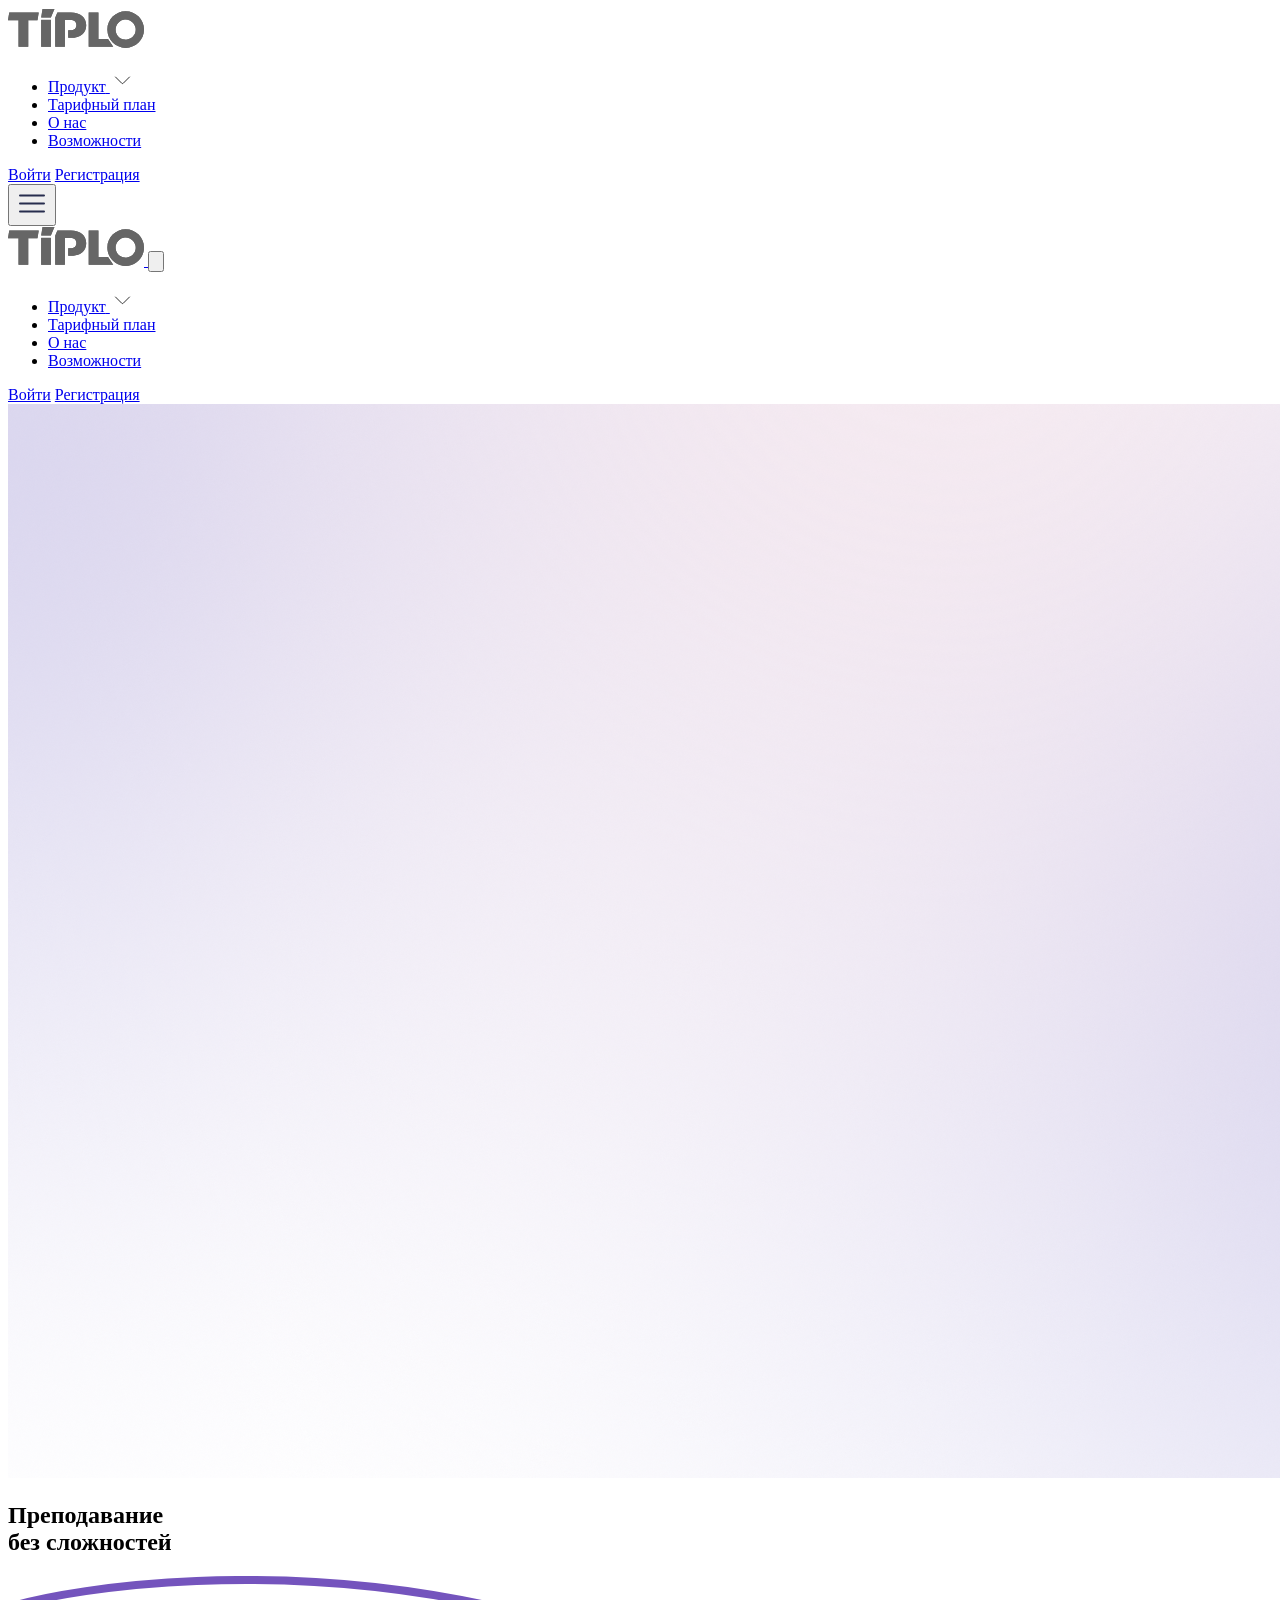
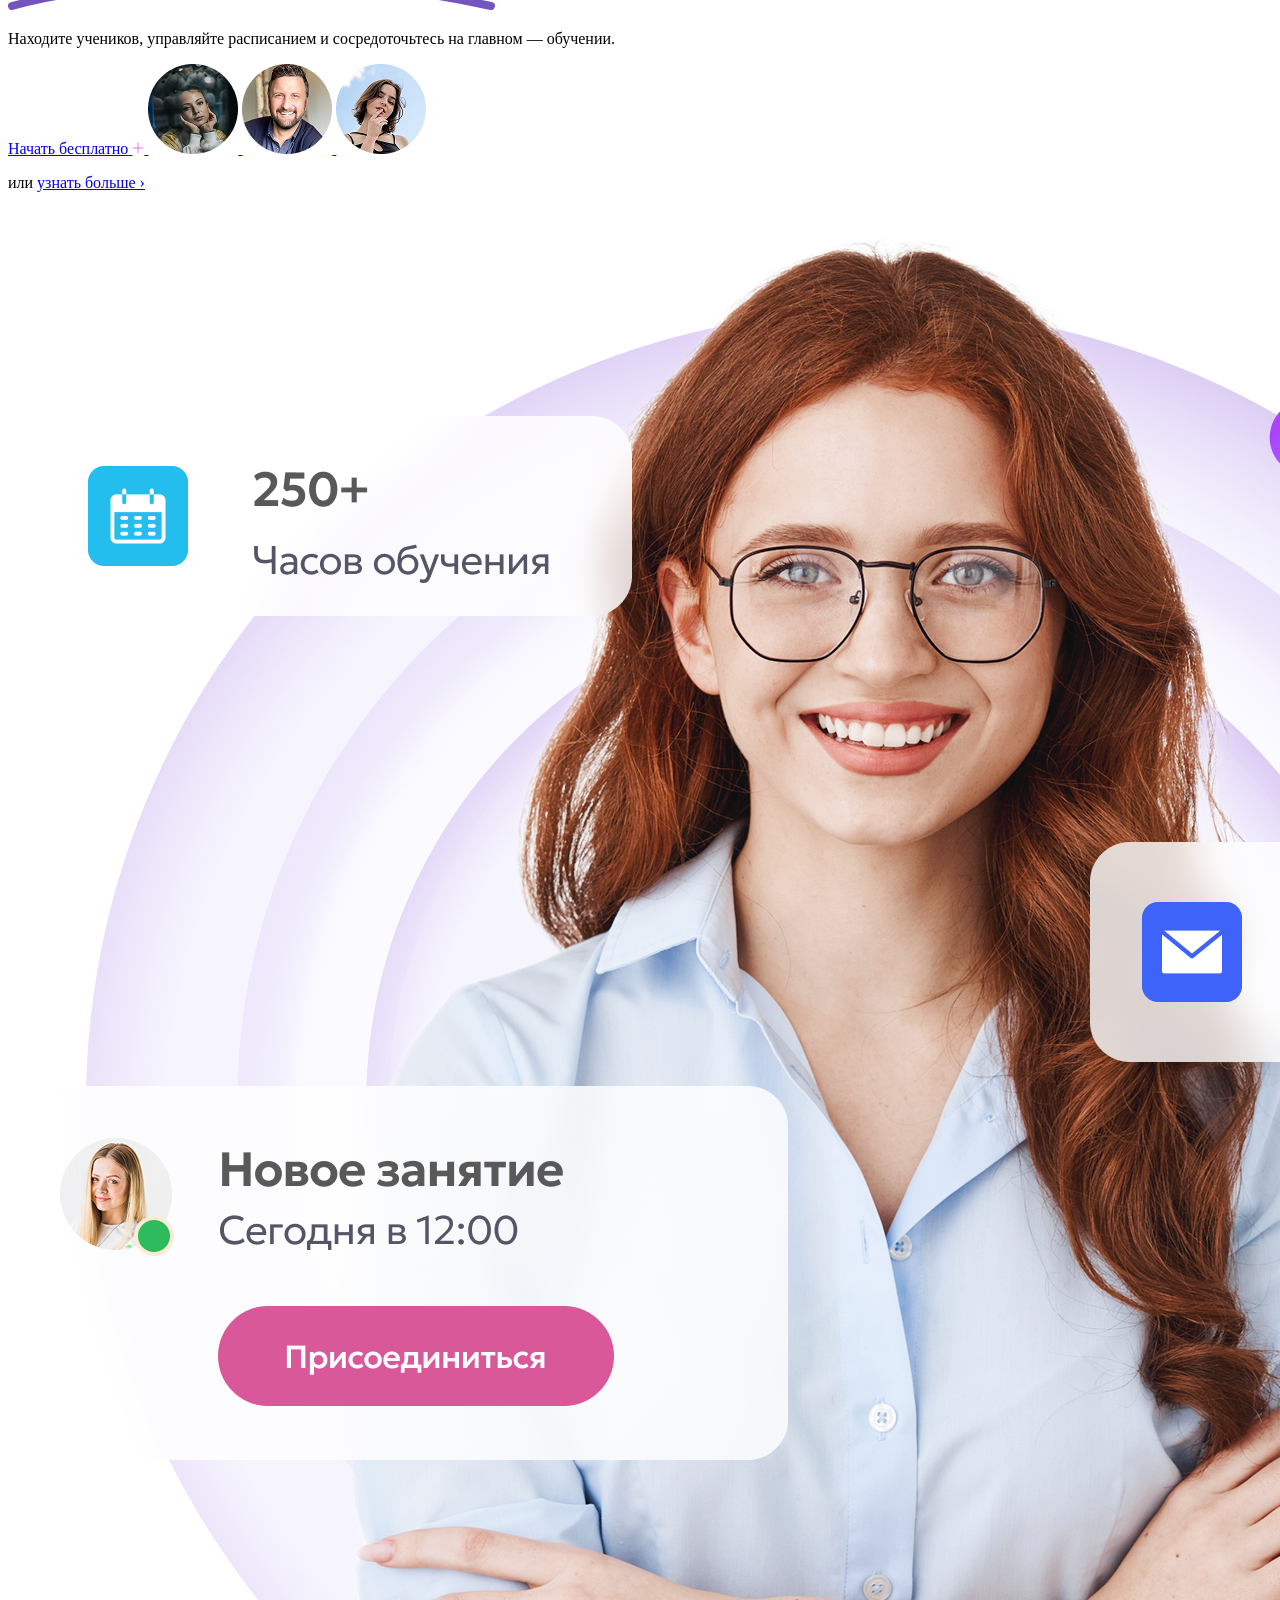
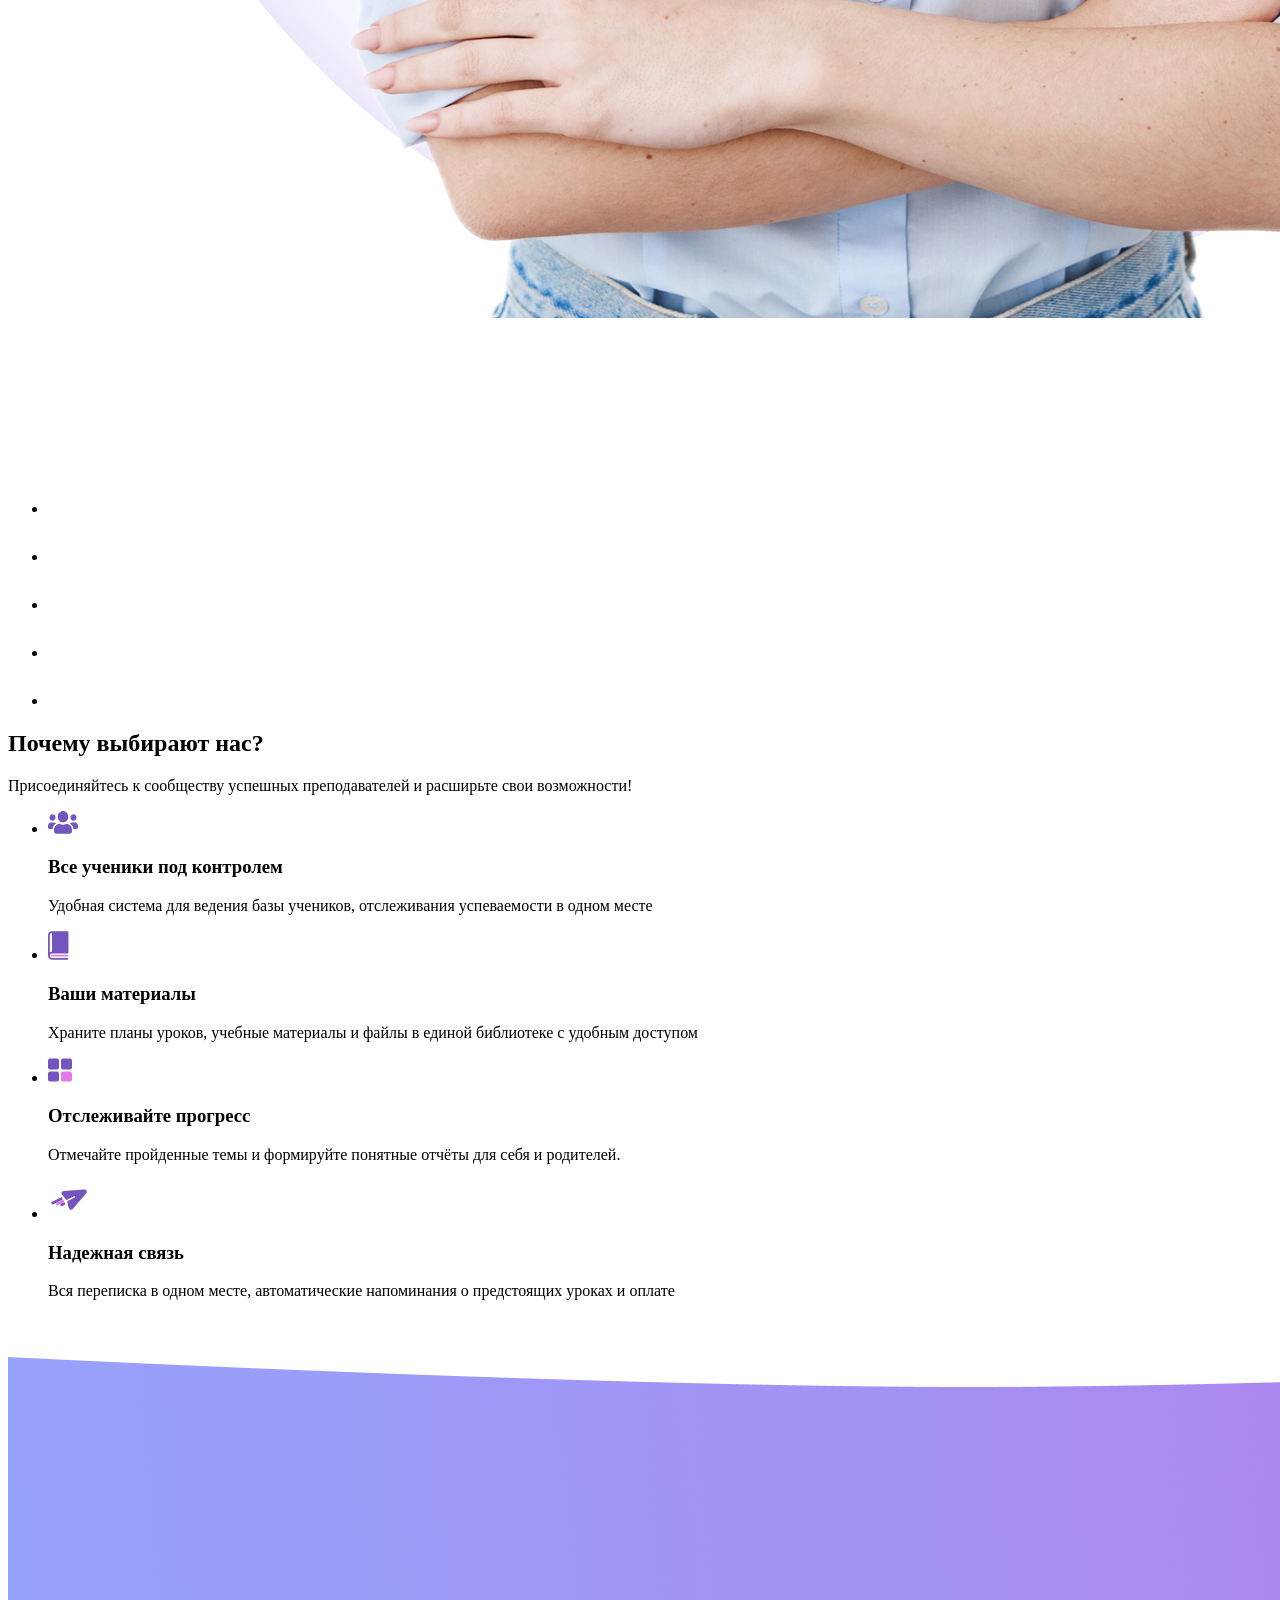
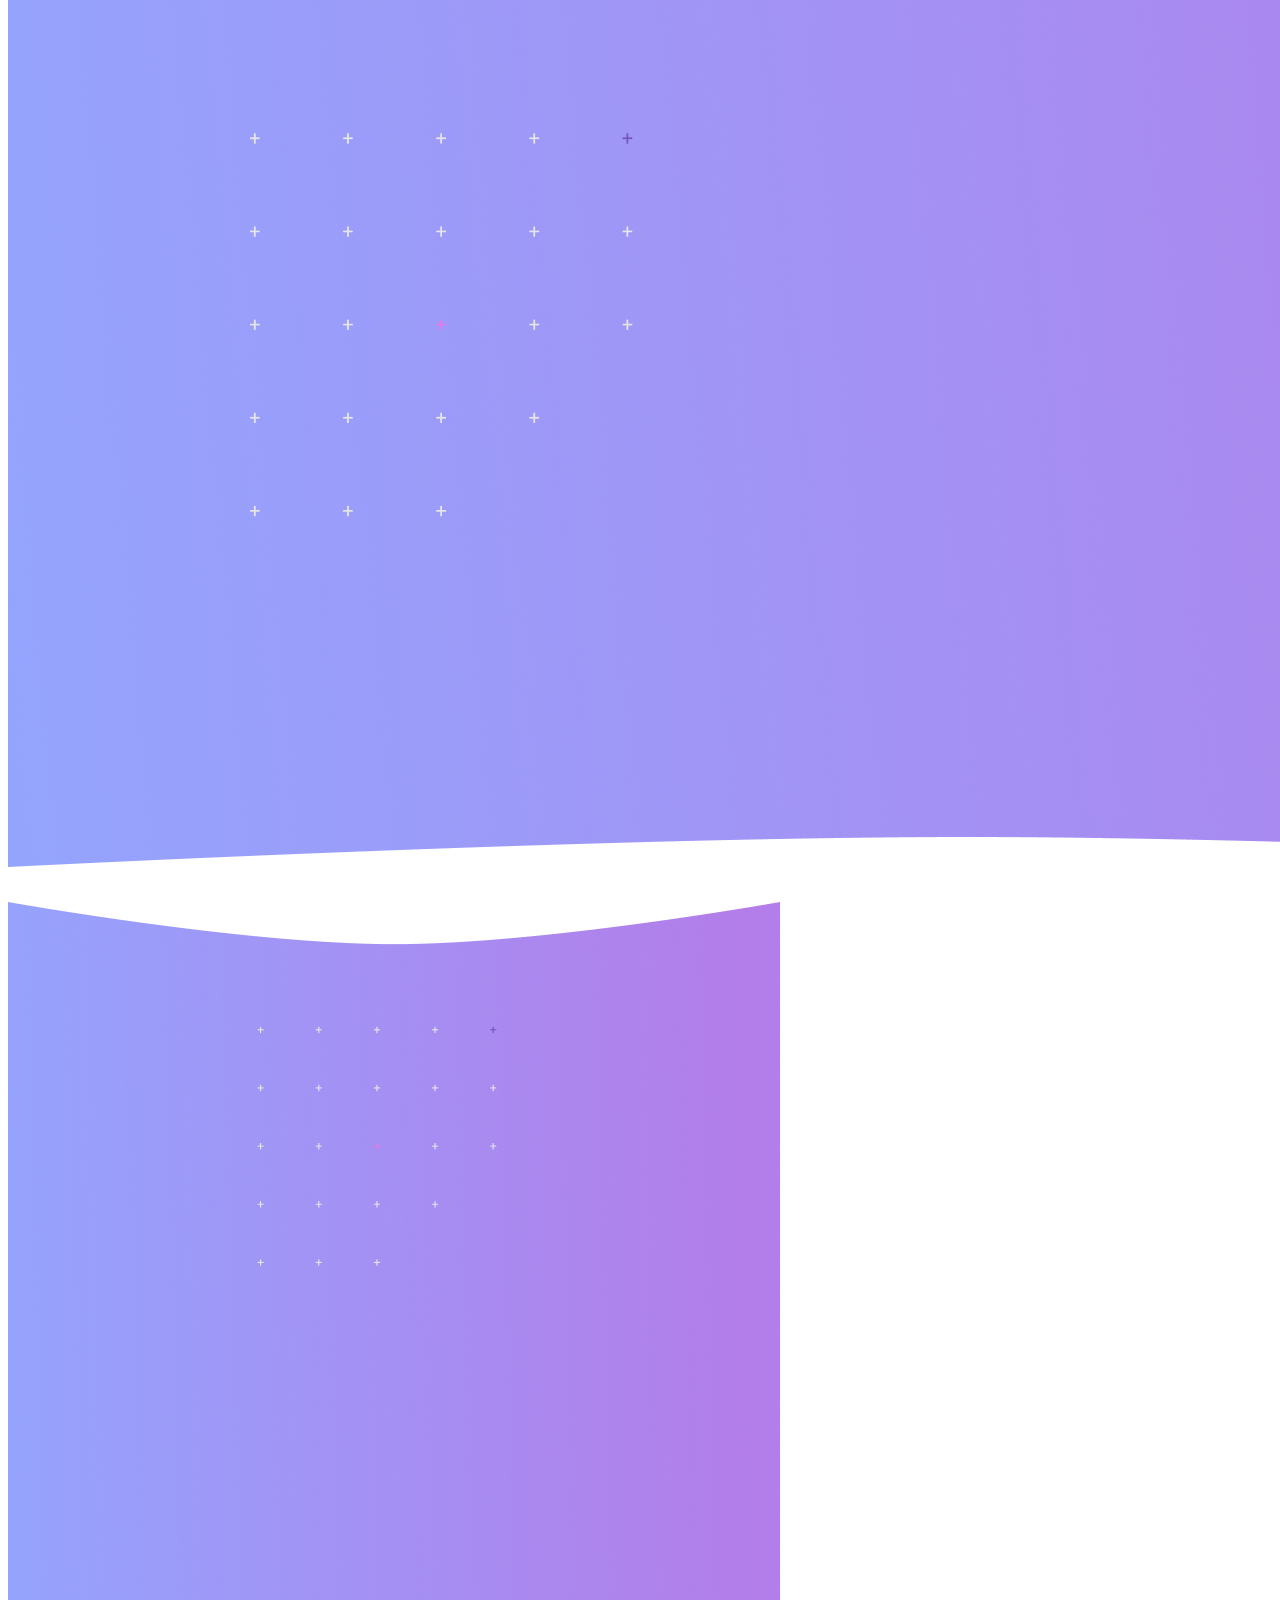
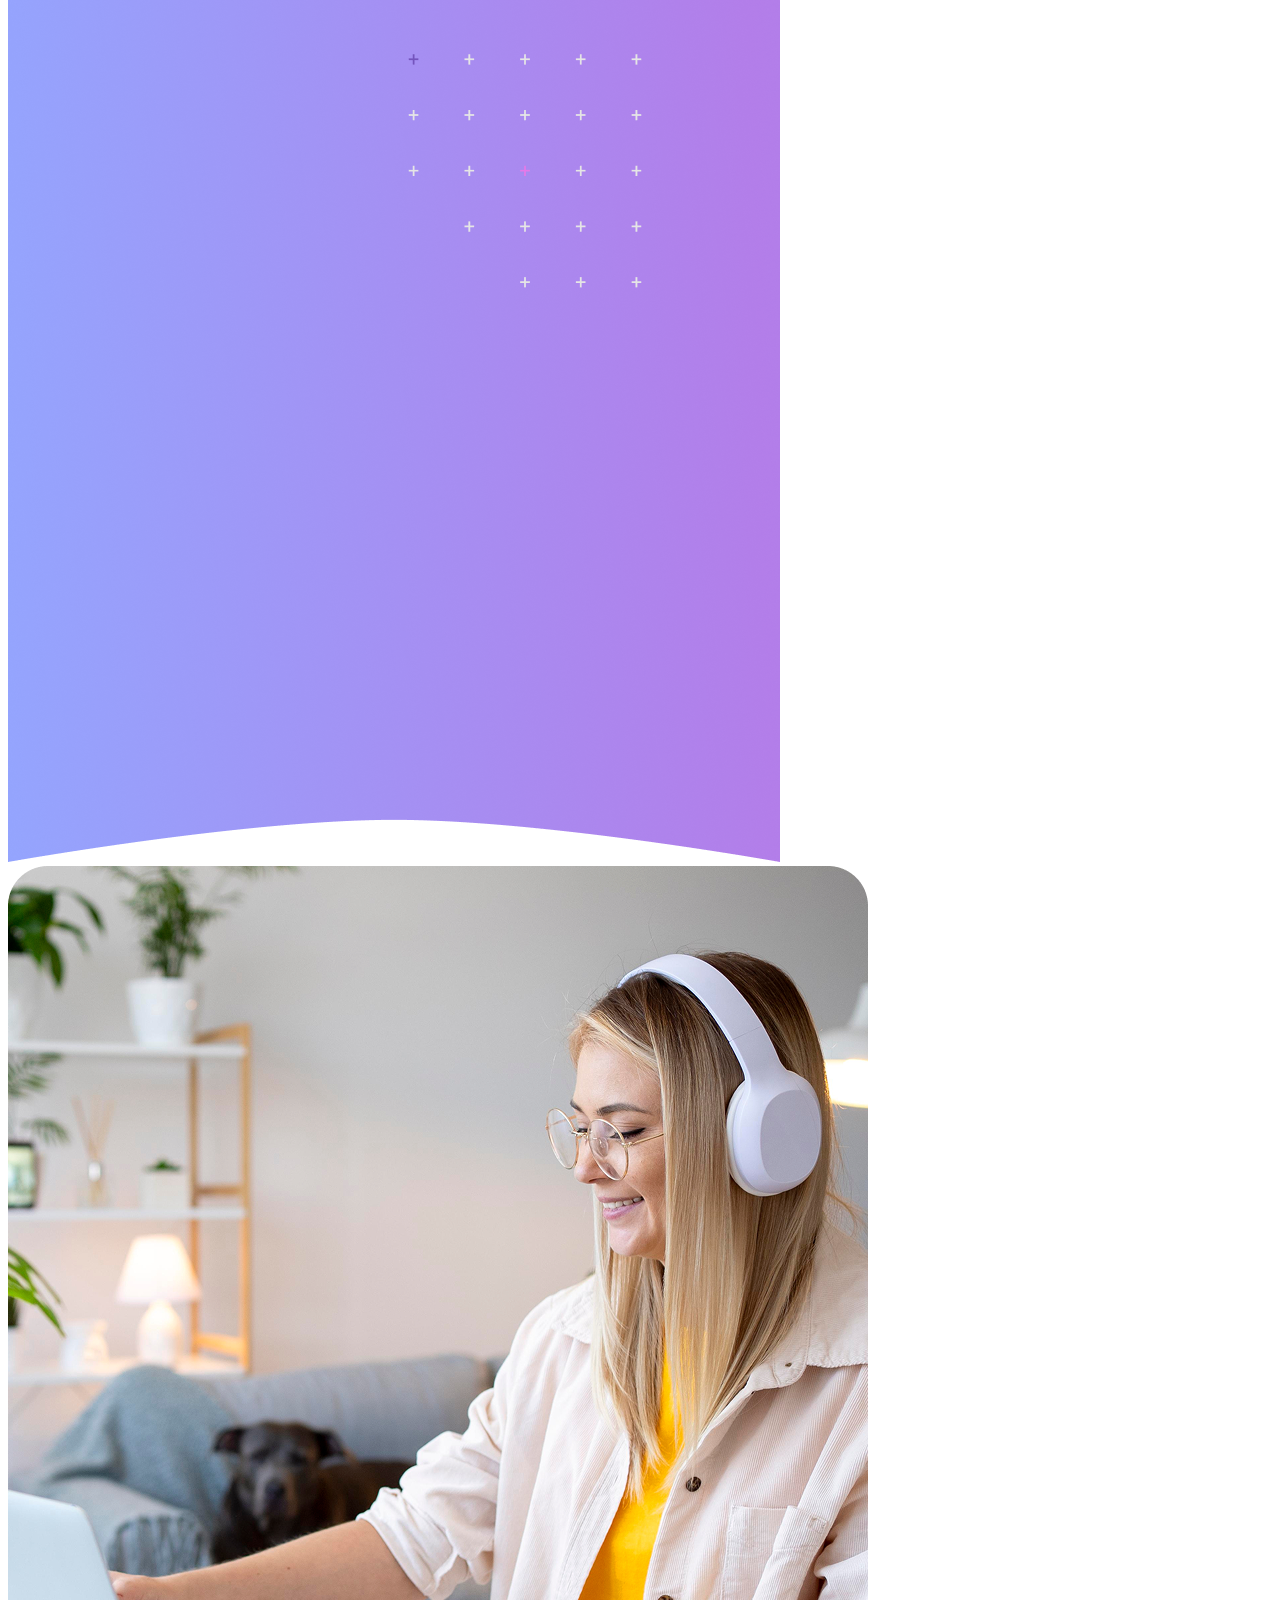
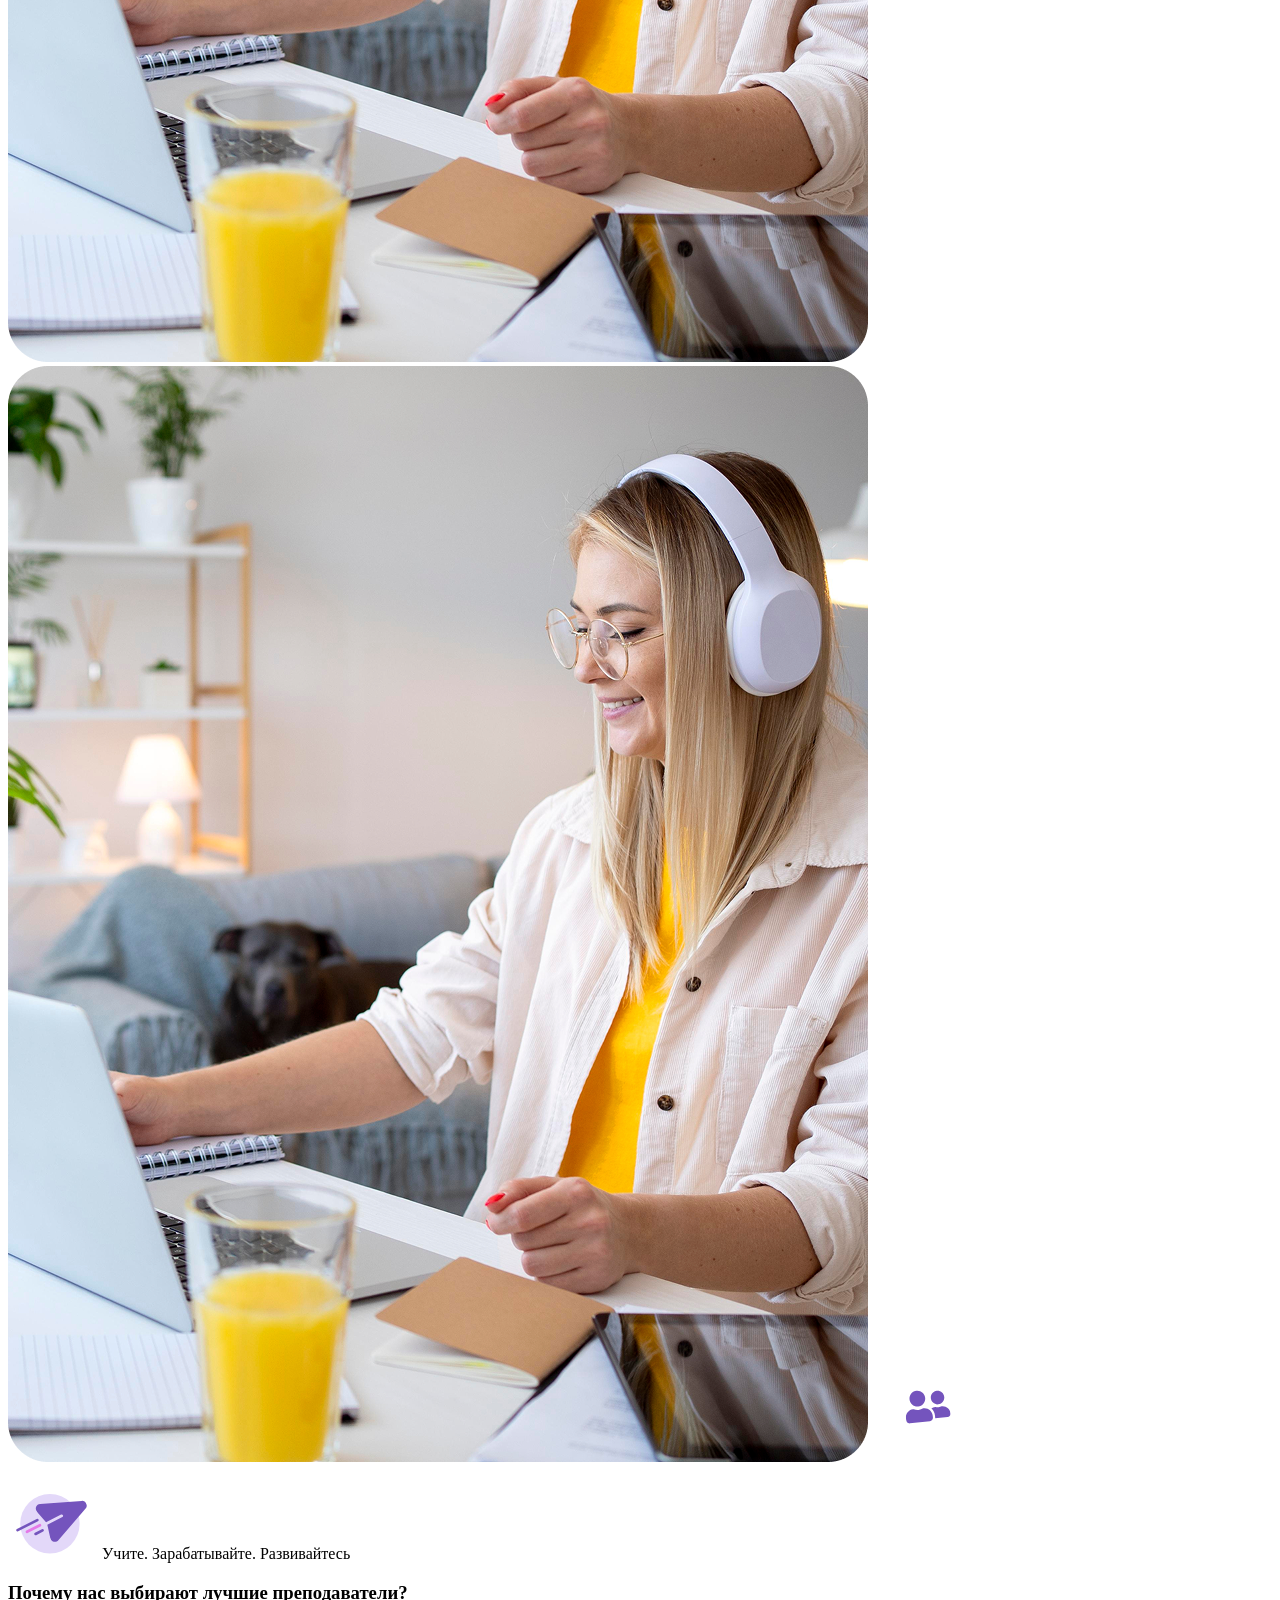
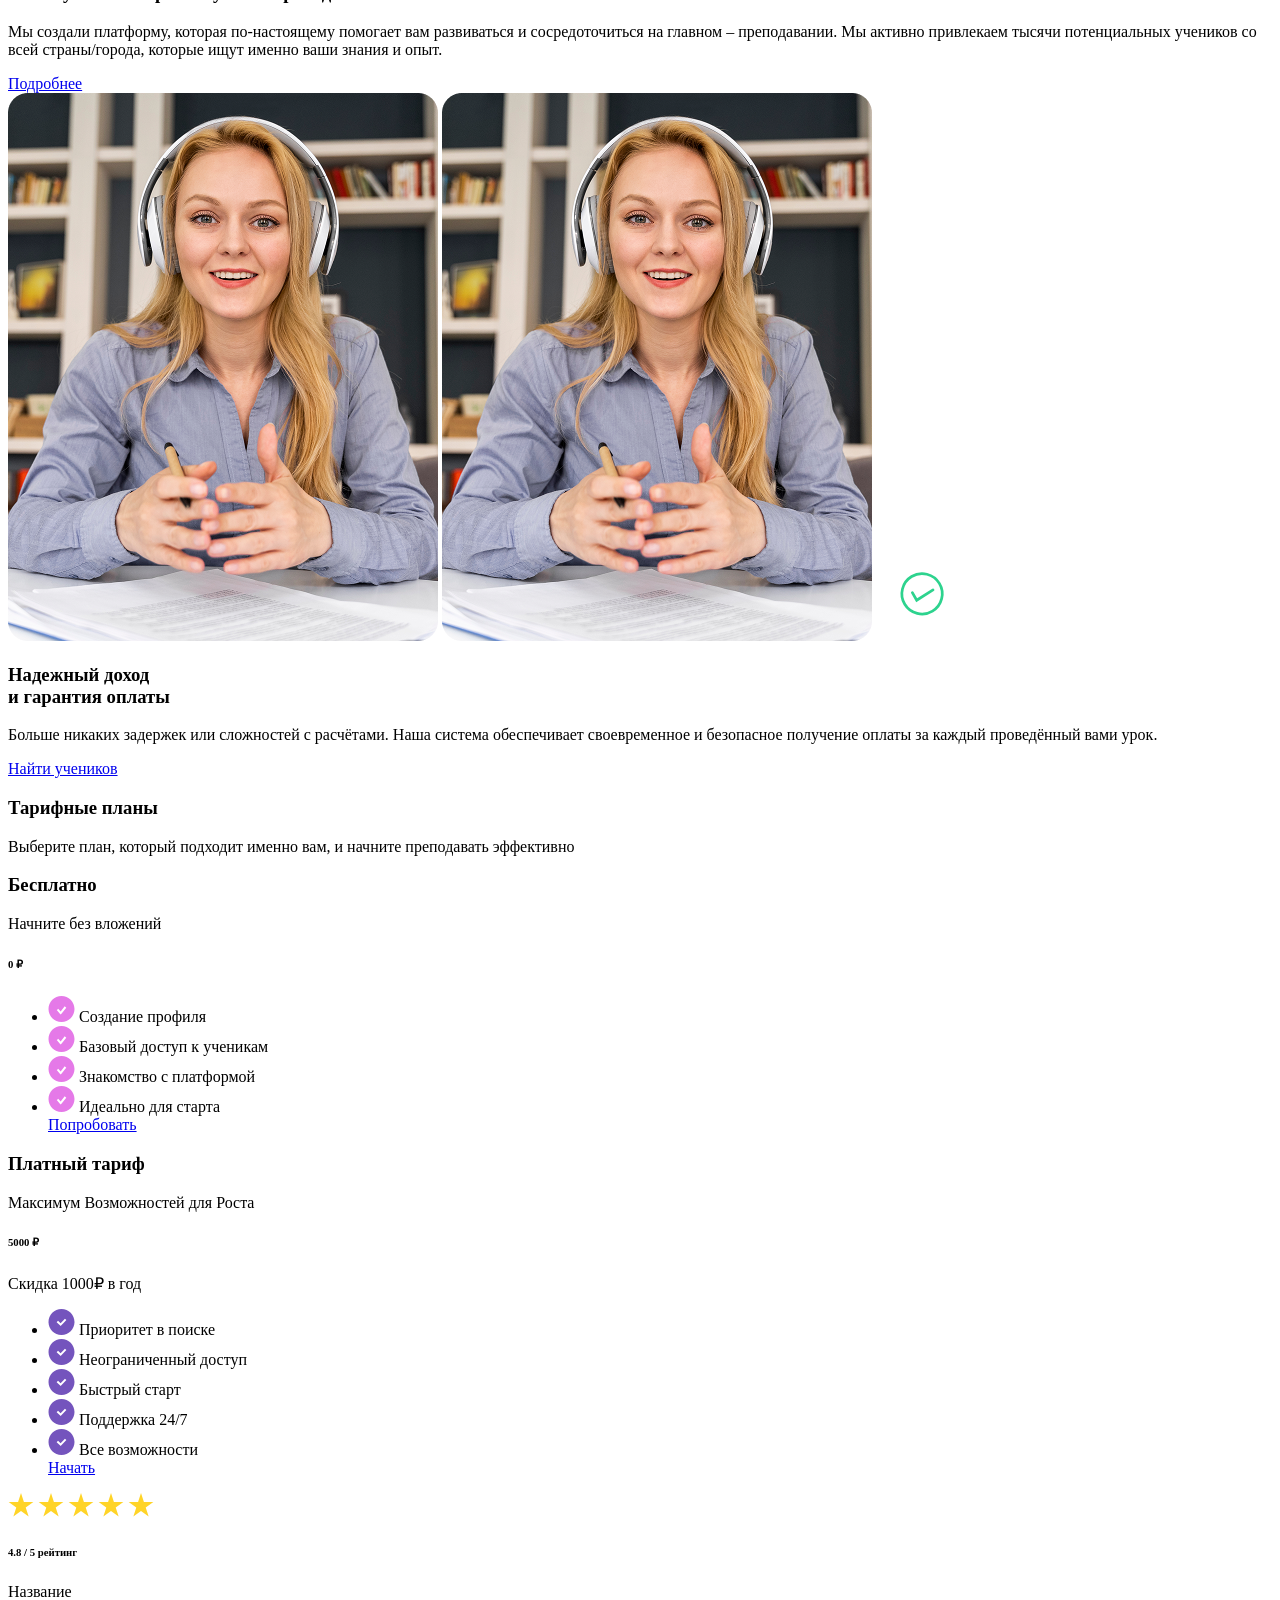
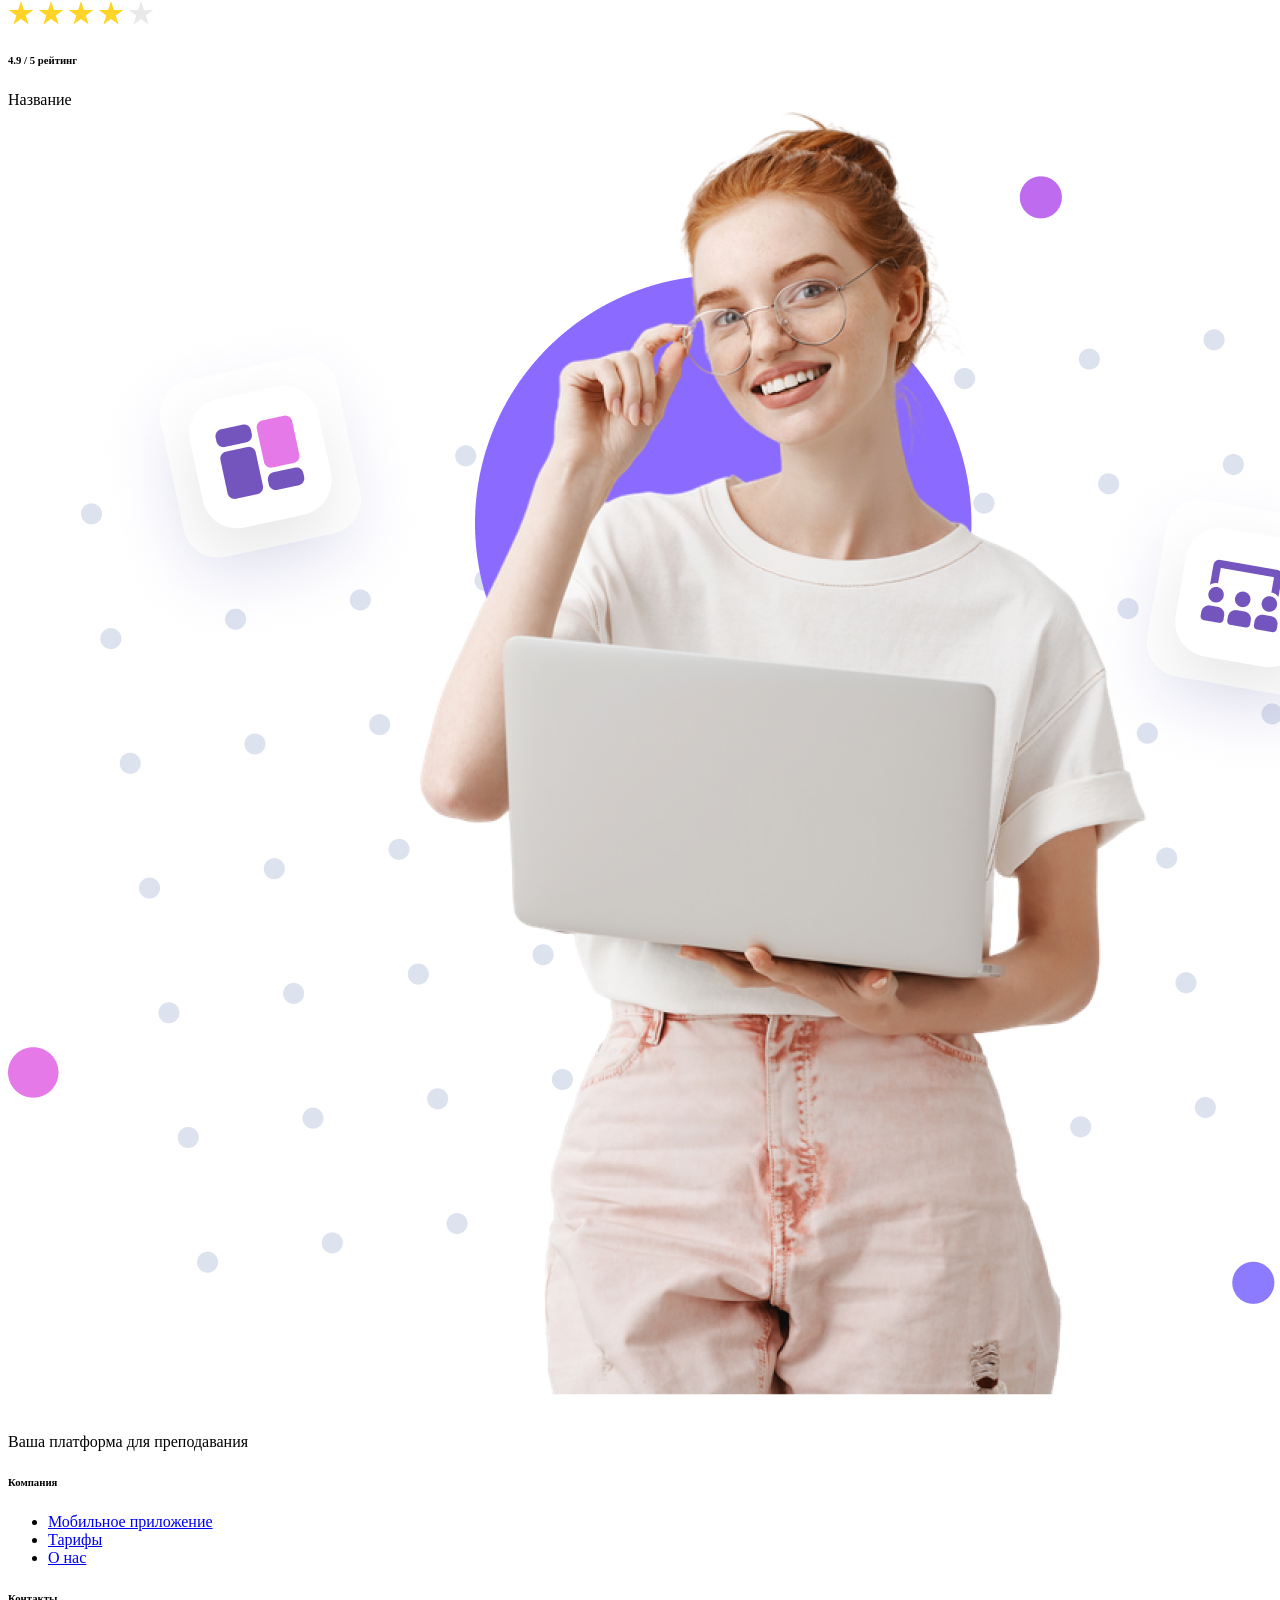
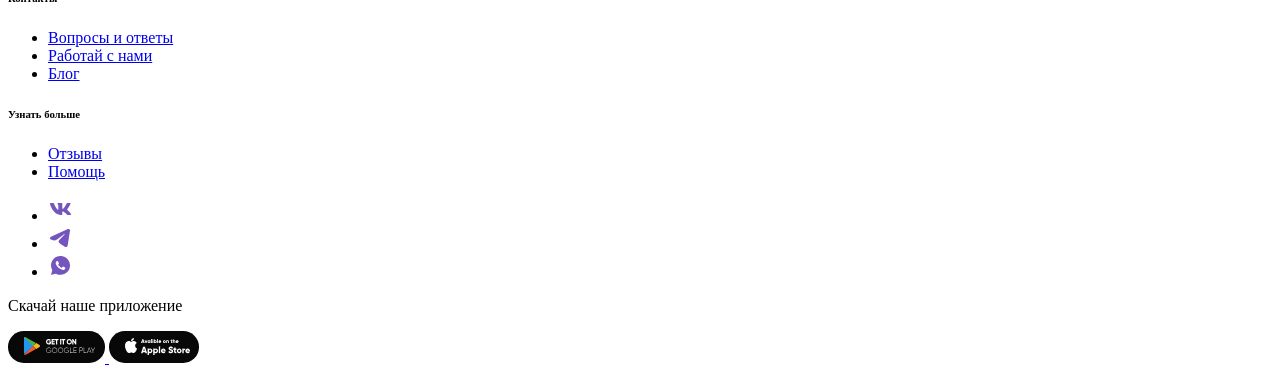
==== commit 162ba146: "Merge branch 'main' into footer" ====
--- a/index.html
+++ b/index.html
@@ -11,7 +11,7 @@
     <link rel="stylesheet" href="./assets/scss/style.css">
 </head>
 <body>
-    
+
     <div class="wrapper">
 
         <!-- Header -->
@@ -213,12 +213,262 @@
                 </div>
             </section>
             <!-- About end -->
+          
+            <!-- tarif -->
+            <section class="tarif">
+                <div class="container">
+                    <div class="tarif_title">
+                        <h3>
+                            Тарифные планы
+                        </h3>
+                        <p>
+                            Выберите план, который подходит именно вам, и начните преподавать эффективно
+                        </p>
+                    </div>
+                    <div class="tarif_cards">
+                        <div class="tarif_card">
+                            <div class="tarif_card_title">
+                                <h3>
+                                    Бесплатно
+                                </h3>
+                                <p>
+                                    Начните без вложений
+                                </p>
+                            </div>
+                            <div class="tarif_card_price">
+                                <h6>
+                                    0 <span>₽</span>
+                                </h6>
+                            </div>
+                            <ul>
+                                <li>
+                                    <img src="./assets/images/check_pink.svg" alt="">
+                                    <span>
+                                        Создание профиля
+                                    </span>
+                                </li>
+                                <li>
+                                    <img src="./assets/images/check_pink.svg" alt="">
+                                    <span>
+                                        Базовый доступ к ученикам
+                                    </span>
+                                </li>
+                                <li>
+                                    <img src="./assets/images/check_pink.svg" alt="">
+                                    <span>
+                                        Знакомство с платформой
+                                    </span>
+                                </li>
+                                <li>
+                                    <img src="./assets/images/check_pink.svg" alt="">
+                                    <span>
+                                        Идеально для старта
+                                    </span>
+                                </li>
+                                <a href="#" class="btn-white">
+                                    Попробовать
+                                </a>
+                            </ul>
+                        </div>
+                        <div class="tarif_card tarif_card_pink">
+                            <div class="circle"></div>
+                            <div class="tarif_card_title">
+                                <h3>
+                                    Платный тариф
+                                </h3>
+                                <p>
+                                    Максимум Возможностей для Роста
+                                </p>
+                            </div>
+                            <div class="tarif_card_price">
+                                <h6>
+                                    5000 <span>₽</span>
+                                </h6>
+                                <span class="discount">
+                                    Скидка 1000₽ в год
+                                </span>
+                            </div>
+                            <ul>
+                                <li>
+                                    <img src="./assets/images/check_blue.svg" alt="">
+                                    <span>
+                                        Приоритет в поиске
+                                    </span>
+                                </li>
+                                <li>
+                                    <img src="./assets/images/check_blue.svg" alt="">
+                                    <span>
+                                        Неограниченный доступ
+                                    </span>
+                                </li>
+                                <li>
+                                    <img src="./assets/images/check_blue.svg" alt="">
+                                    <span>
+                                        Быстрый старт
+                                    </span>
+                                </li>
+                                <li>
+                                    <img src="./assets/images/check_blue.svg" alt="">
+                                    <span>
+                                        Поддержка 24/7
+                                    </span>
+                                </li>
+                                <li>
+                                    <img src="./assets/images/check_blue.svg" alt="">
+                                    <span>
+                                        Все возможности
+                                    </span>
+                                </li>
+                                <a href="#" class="btn-pink">
+                                    Начать
+                                </a>
+                            </ul>
+                        </div>
+                        <div class="tarif_card_reating">
+                            <div class="reating_block">
+                                <div class="star">
+                                    <img src="./assets/images/star_full.svg" alt="">
+                                    <img src="./assets/images/star_full.svg" alt="">
+                                    <img src="./assets/images/star_full.svg" alt="">
+                                    <img src="./assets/images/star_full.svg" alt="">
+                                    <img src="./assets/images/star_full.svg" alt="">
+                                </div>
+                                <h6>
+                                    <b>4.8</b> / 5 рейтинг
+                                </h6>
+                                <span>
+                                    Название
+                                </span>
+                            </div>
+                            <div class="reating_block">
+                                <div class="star">
+                                    <img src="./assets/images/star_full.svg" alt="">
+                                    <img src="./assets/images/star_full.svg" alt="">
+                                    <img src="./assets/images/star_full.svg" alt="">
+                                    <img src="./assets/images/star_full.svg" alt="">
+                                    <img src="./assets/images/star_grey.svg" alt="">
+                                </div>
+                                <h6>
+                                    <b>4.9</b> / 5 рейтинг
+                                </h6>
+                                <span>
+                                    Название
+                                </span>
+                            </div>
+                        </div>
+                    </div>
+                    <img class="tarif_img" src="./assets/images/tarif_img.png" alt="">
+                </div>
+            </section>
+            <!-- tarif -->
 
         </main>
 
         <!-- Footer -->
         <footer class="footer">
-            <div class="container"></div>
+            <div class="container">
+                <div class="footer_logo">
+                    <a href="/" class="logo">
+                        <img src="./assets/images/footer_logo.svg" alt="">
+                    </a>
+                    <p>
+                        Ваша платформа для преподавания
+                    </p>
+                </div>
+                <div class="footer_blocks">
+                    <div class="footer_block">
+                        <h6>
+                            Компания
+                        </h6>
+                        <ul>
+                            <li>
+                                <a href="#">
+                                    Мобильное приложение
+                                </a>
+                            </li>
+                            <li>
+                                <a href="#">
+                                    Тарифы
+                                </a>
+                            </li>
+                            <li>
+                                <a href="#">
+                                    О нас
+                                </a>
+                            </li>
+                        </ul>
+                    </div>
+                    <div class="footer_block">
+                        <h6>
+                            Контакты
+                        </h6>
+                        <ul>
+                            <li>
+                                <a href="#">
+                                    Вопросы и ответы
+                                </a>
+                            </li>
+                            <li>
+                                <a href="#">
+                                    Работай с нами
+                                </a>
+                            </li>
+                            <li>
+                                <a href="#">
+                                    Блог
+                                </a>
+                            </li>
+                        </ul>
+                    </div>
+                    <div class="footer_block">
+                        <h6>
+                            Узнать больше
+                        </h6>
+                        <ul>
+                            <li>
+                                <a href="#">
+                                    Отзывы
+                                </a>
+                            </li>
+                            <li>
+                                <a href="#">
+                                    Помощь
+                                </a>
+                            </li>
+                        </ul>
+                    </div>
+                </div>
+                <div class="footer_contact">
+                    <ul class="social_media">
+                        <li>
+                            <a href="#">
+                                <img src="./assets/images/vk_icon.svg" alt="">
+                            </a>
+                        </li>
+                        <li>
+                            <a href="#">
+                                <img src="./assets/images/telegram_icon.svg" alt="">
+                            </a>
+                        </li>
+                        <li>
+                            <a href="#">
+                                <img src="./assets/images/whatsapp_icon.svg" alt="">
+                            </a>
+                        </li>
+                    </ul>
+                    <p>
+                        Скачай наше приложение
+                    </p>
+                    <div class="market_link">
+                        <a href="#">
+                            <img src="./assets/images/google_play.svg" alt="">
+                        </a>
+                        <a href="#">
+                            <img src="./assets/images/apple_play.svg" alt="">
+                        </a>
+                    </div>
+                </div>
+            </div>
         </footer>
         <!-- Footer end -->
 
@@ -232,4 +482,4 @@
     <script src="./assets/js/main.js"></script>
 
 </body>
-</html>+</html>
